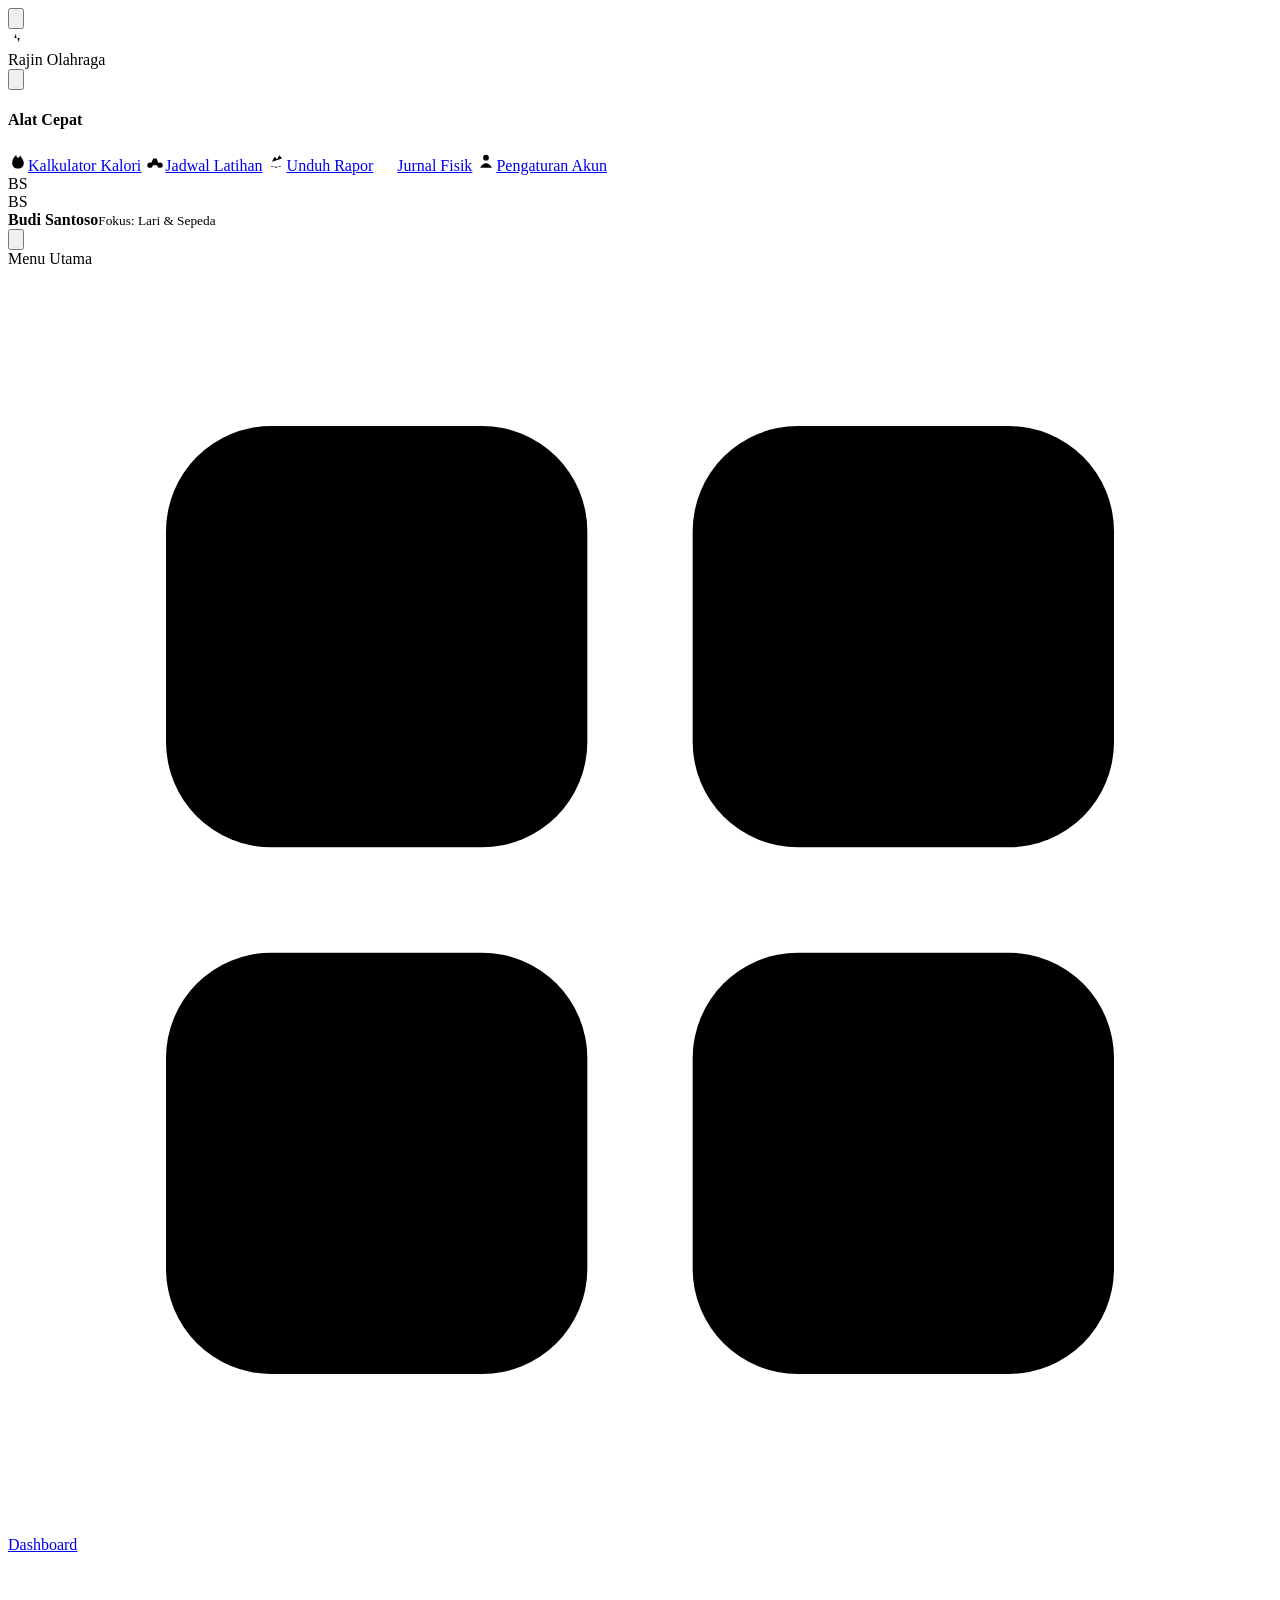
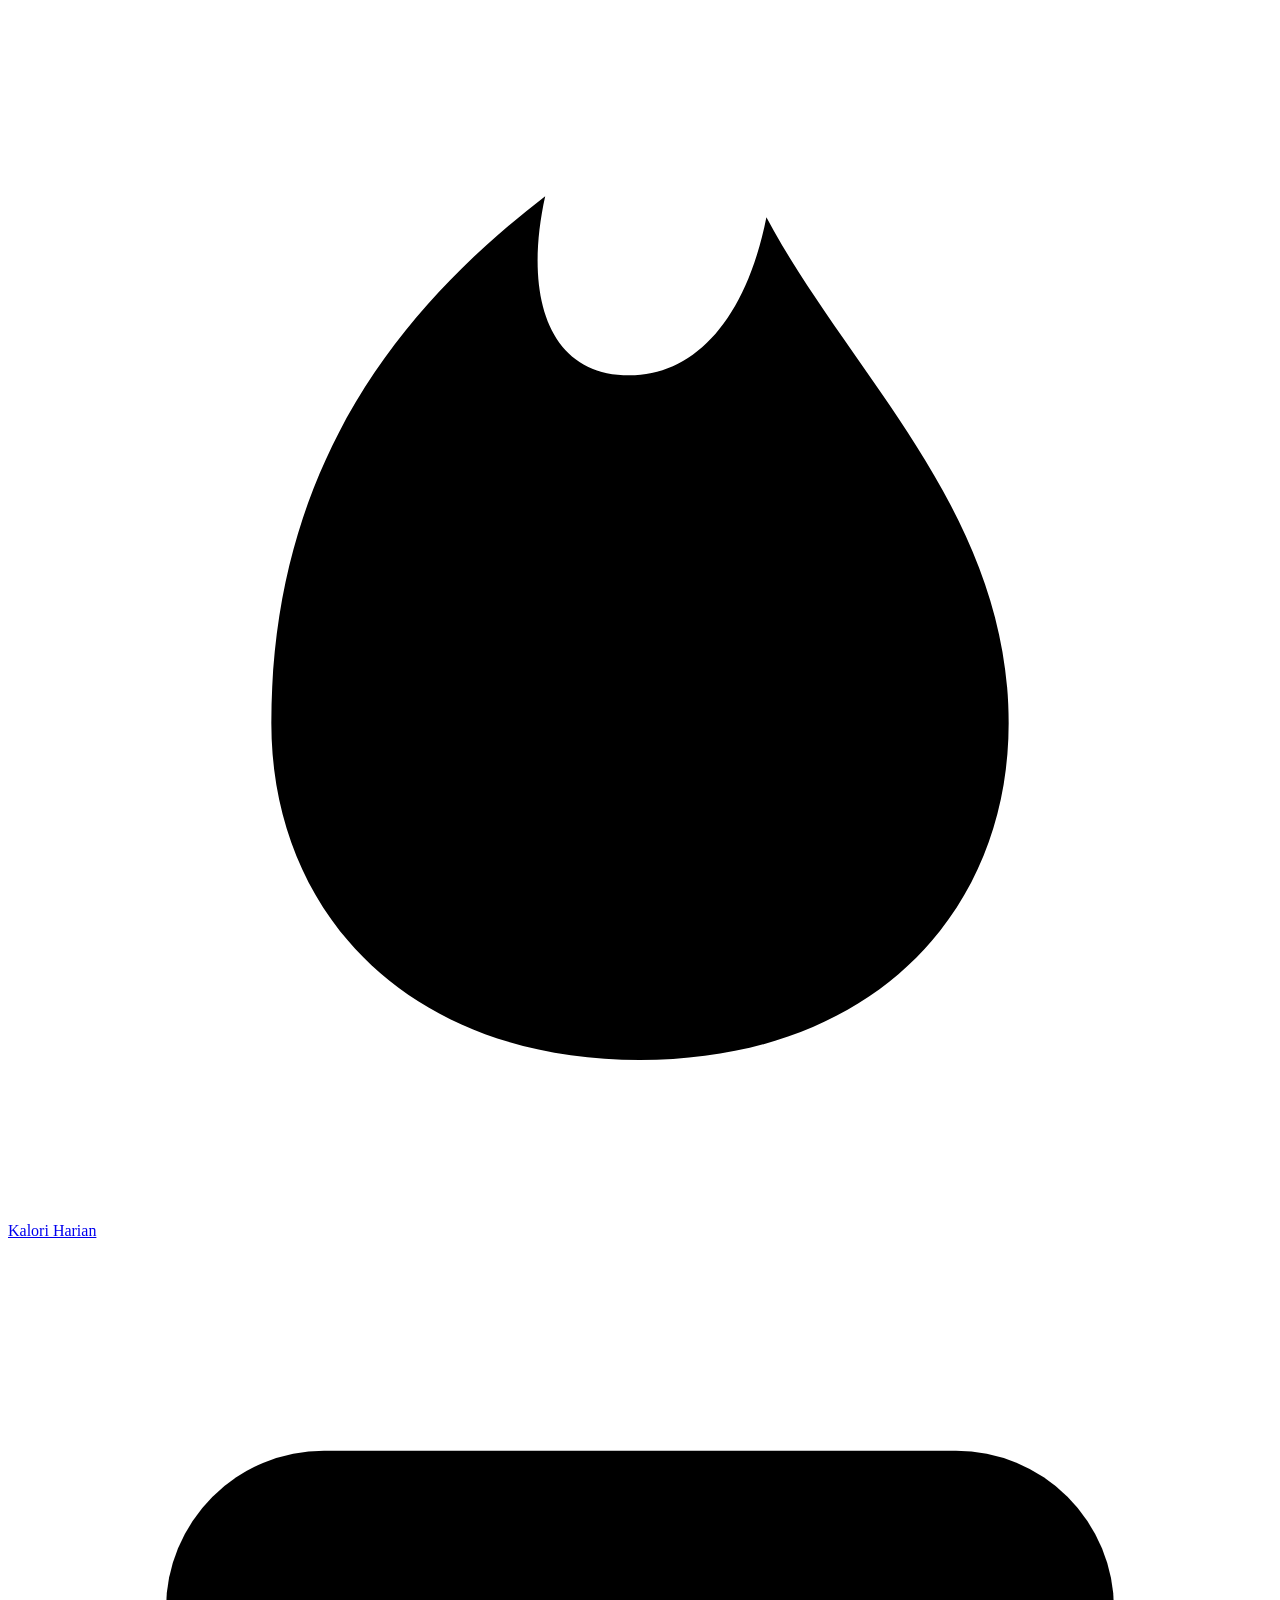
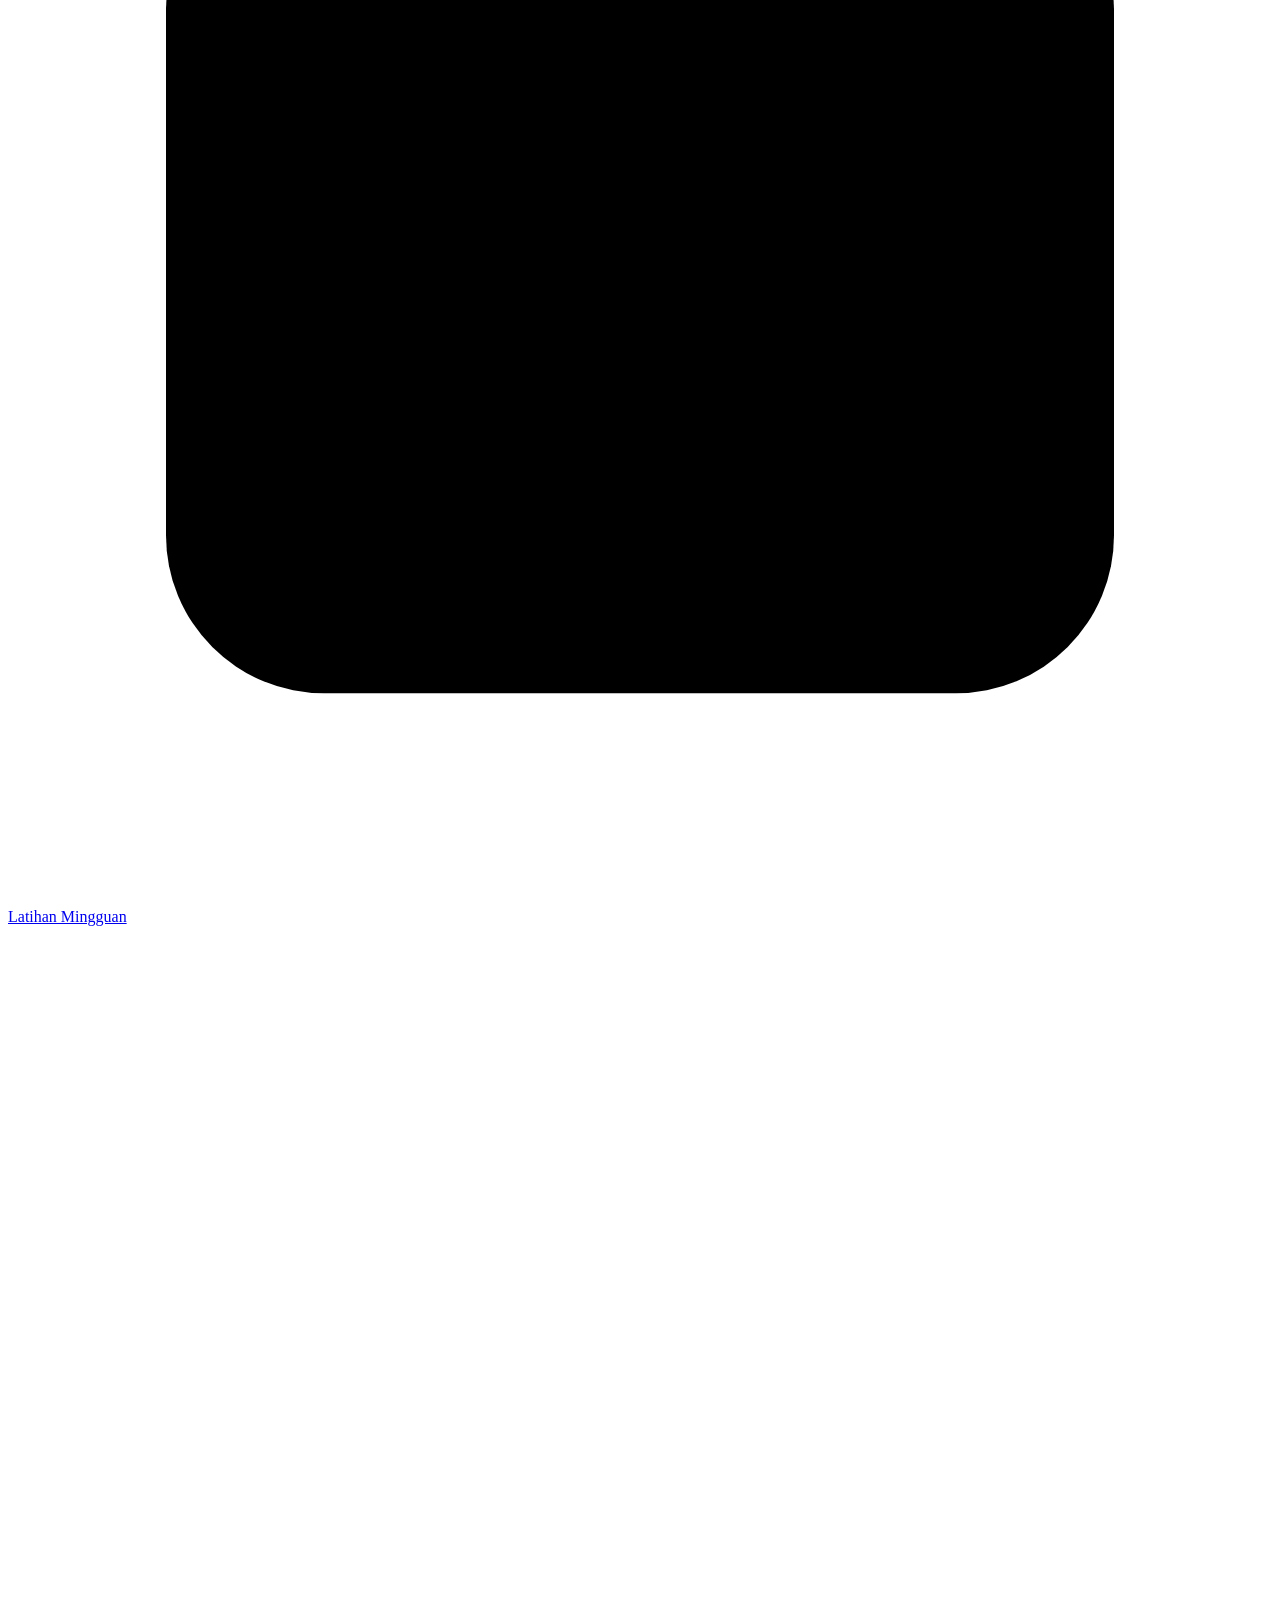
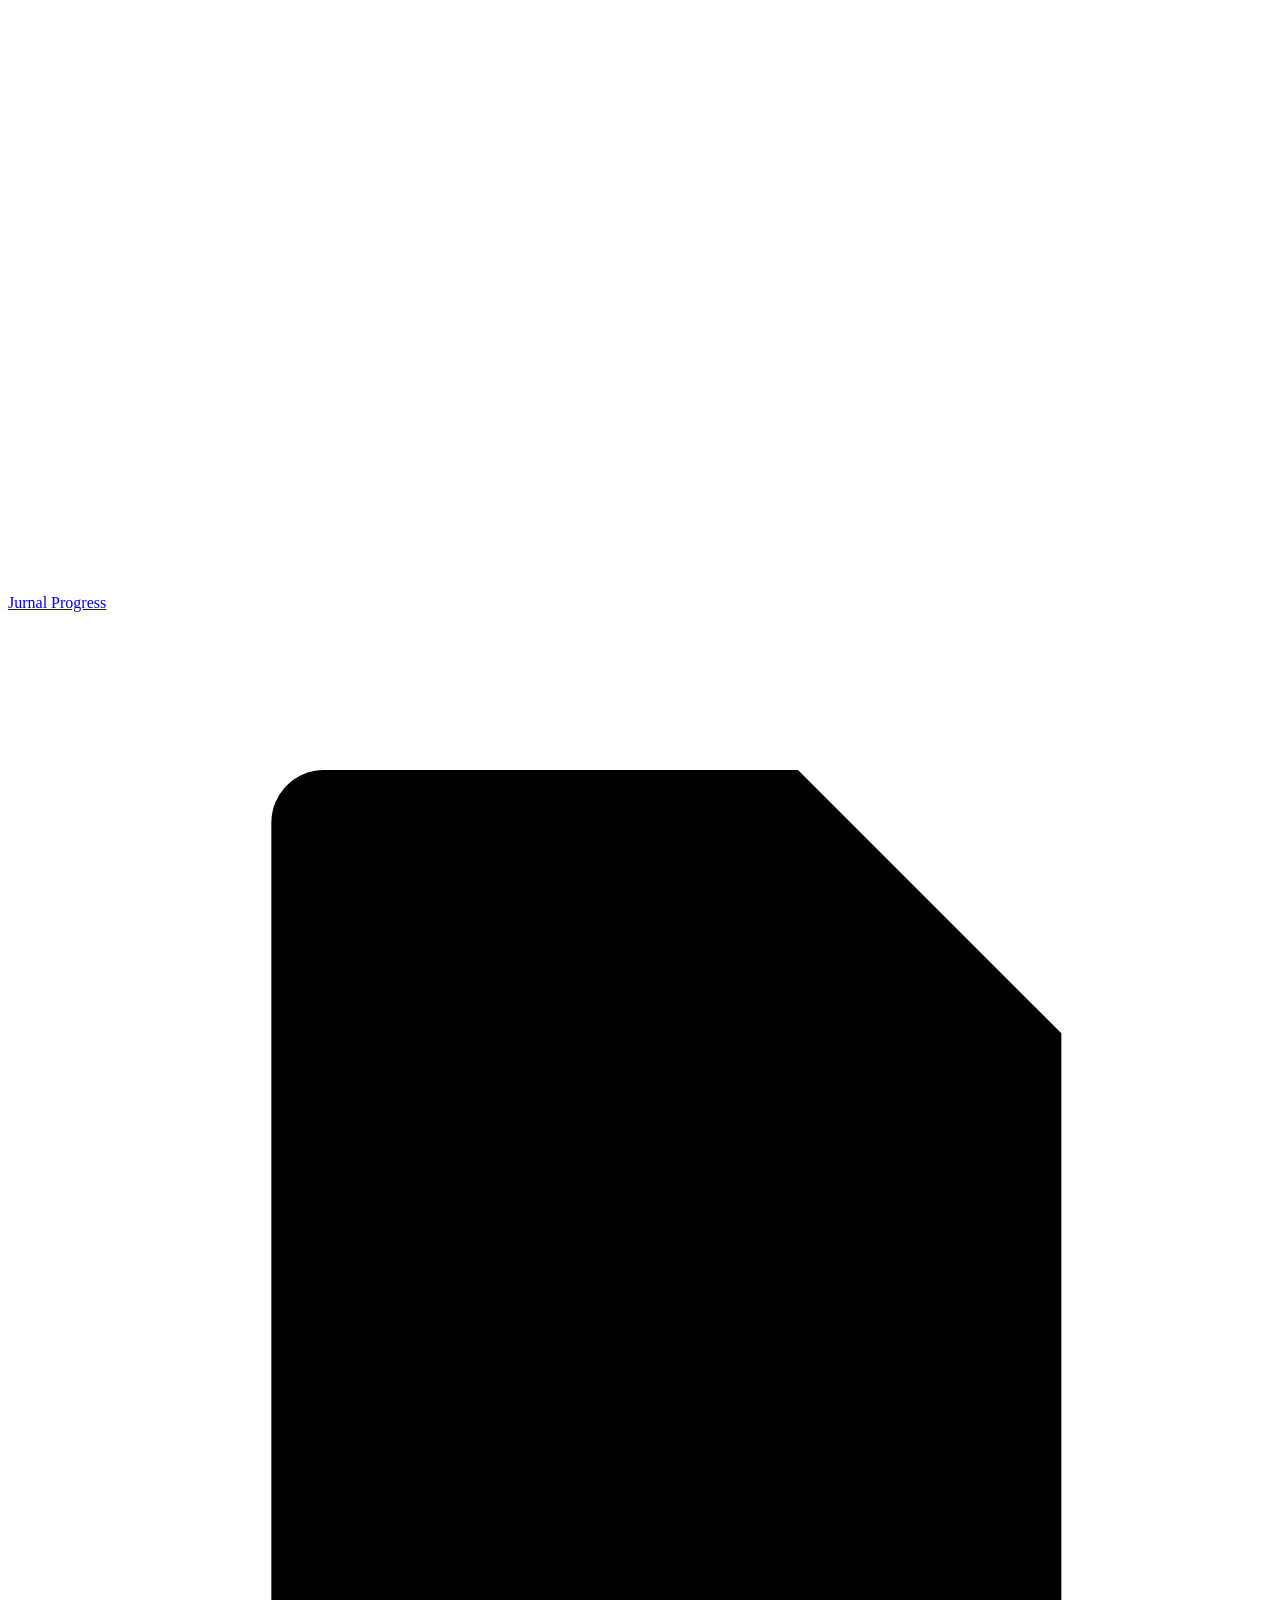
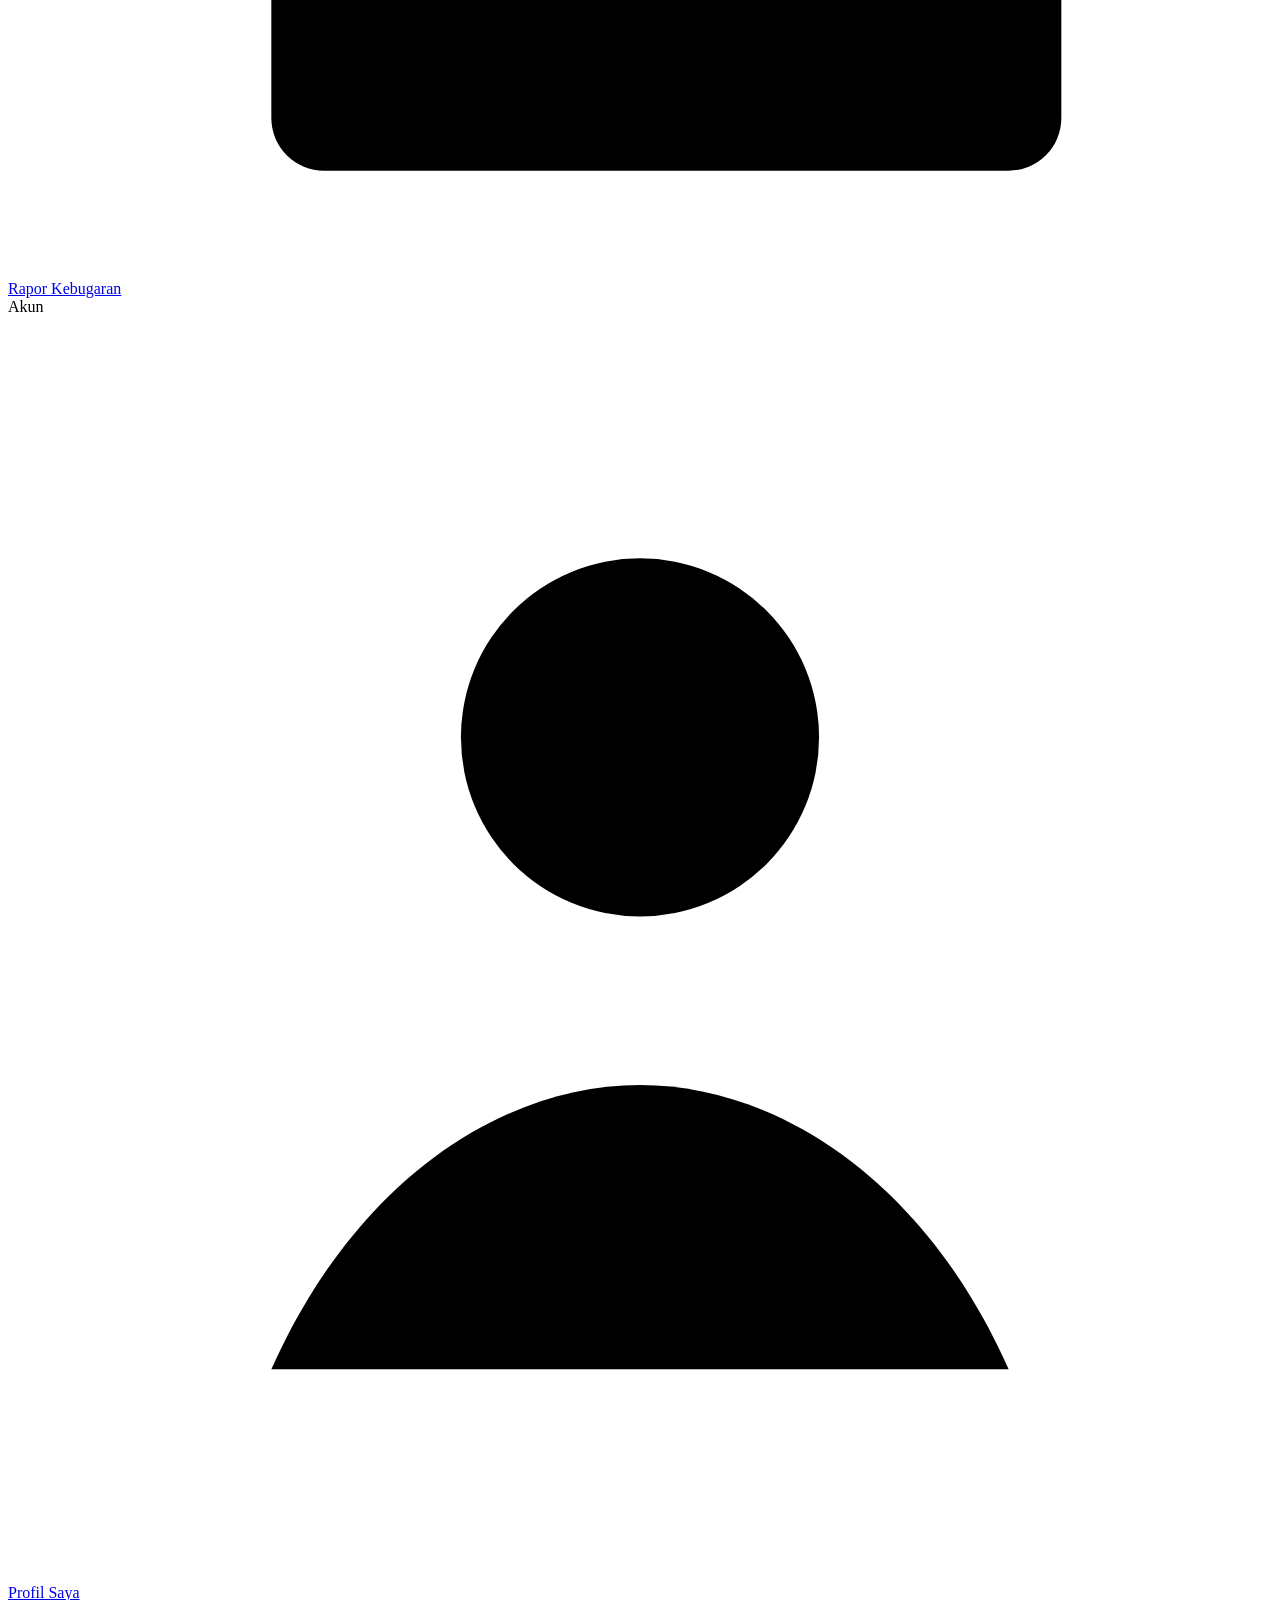
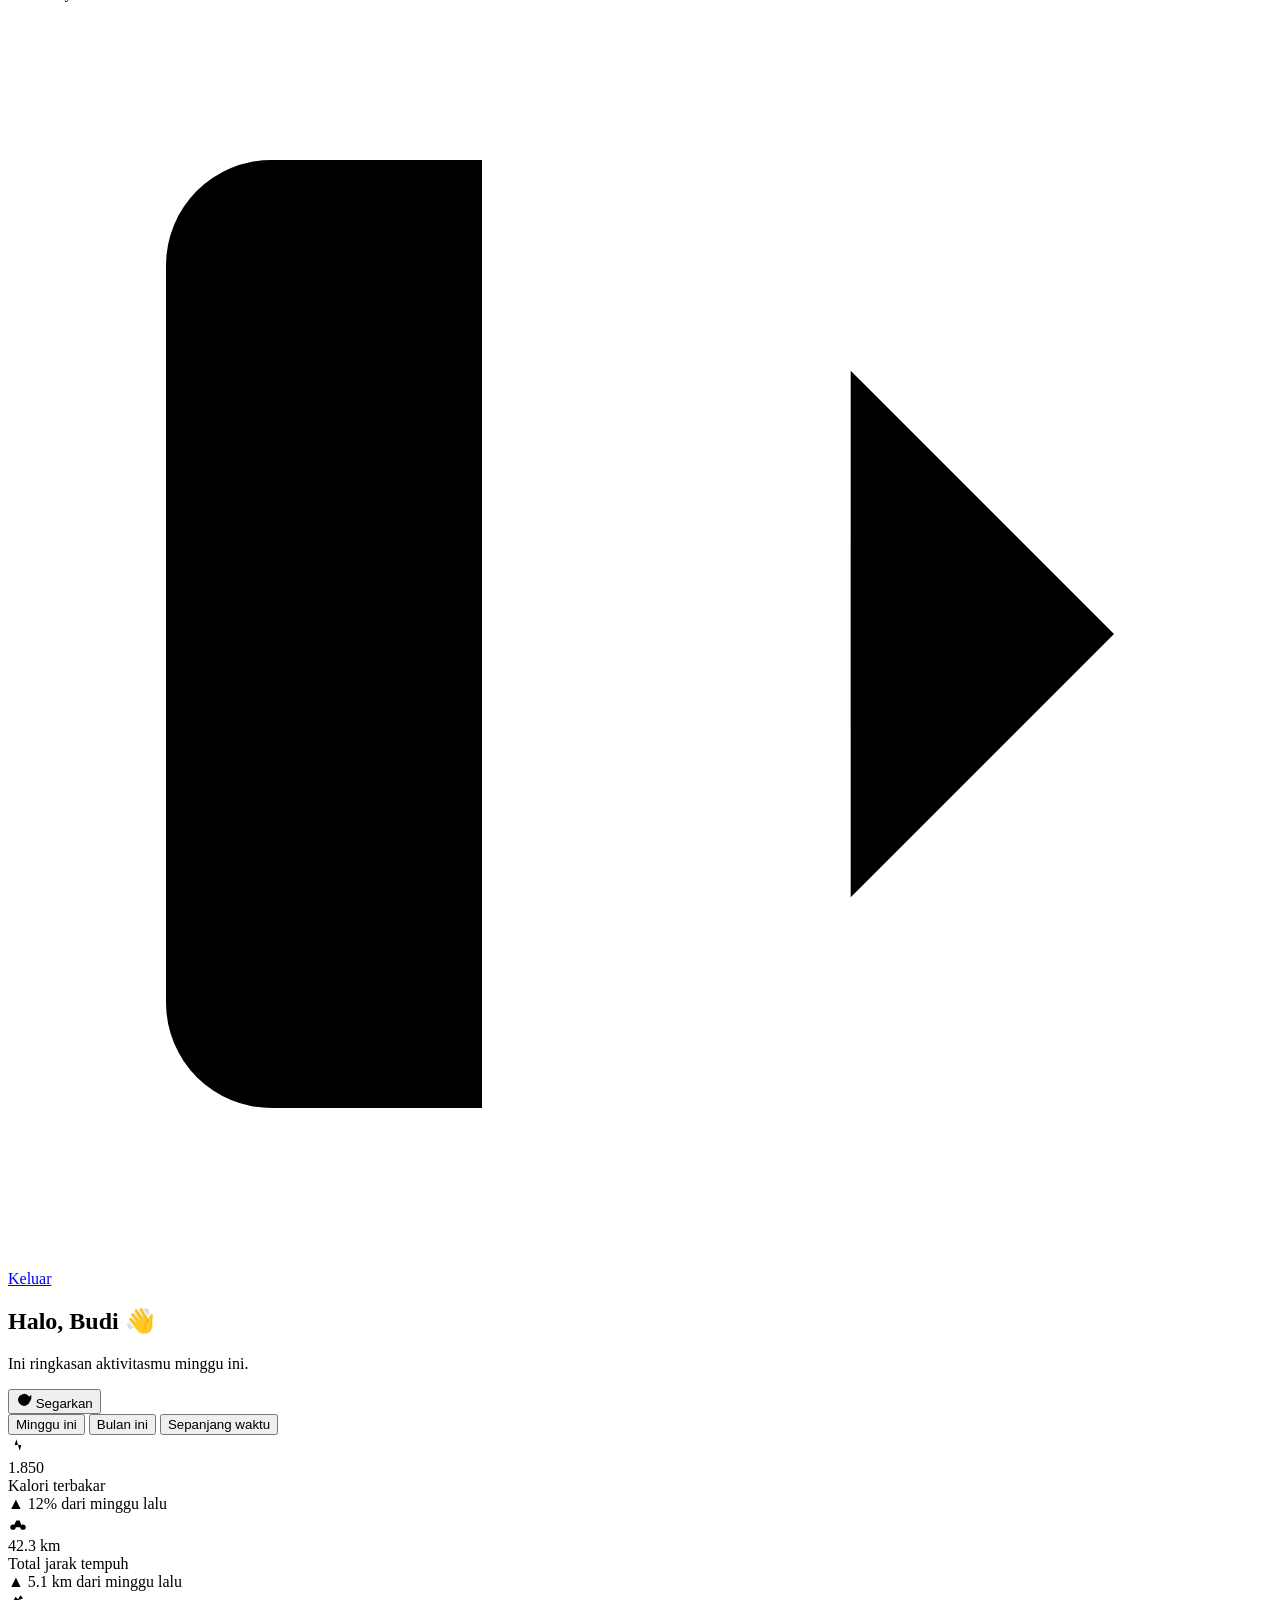
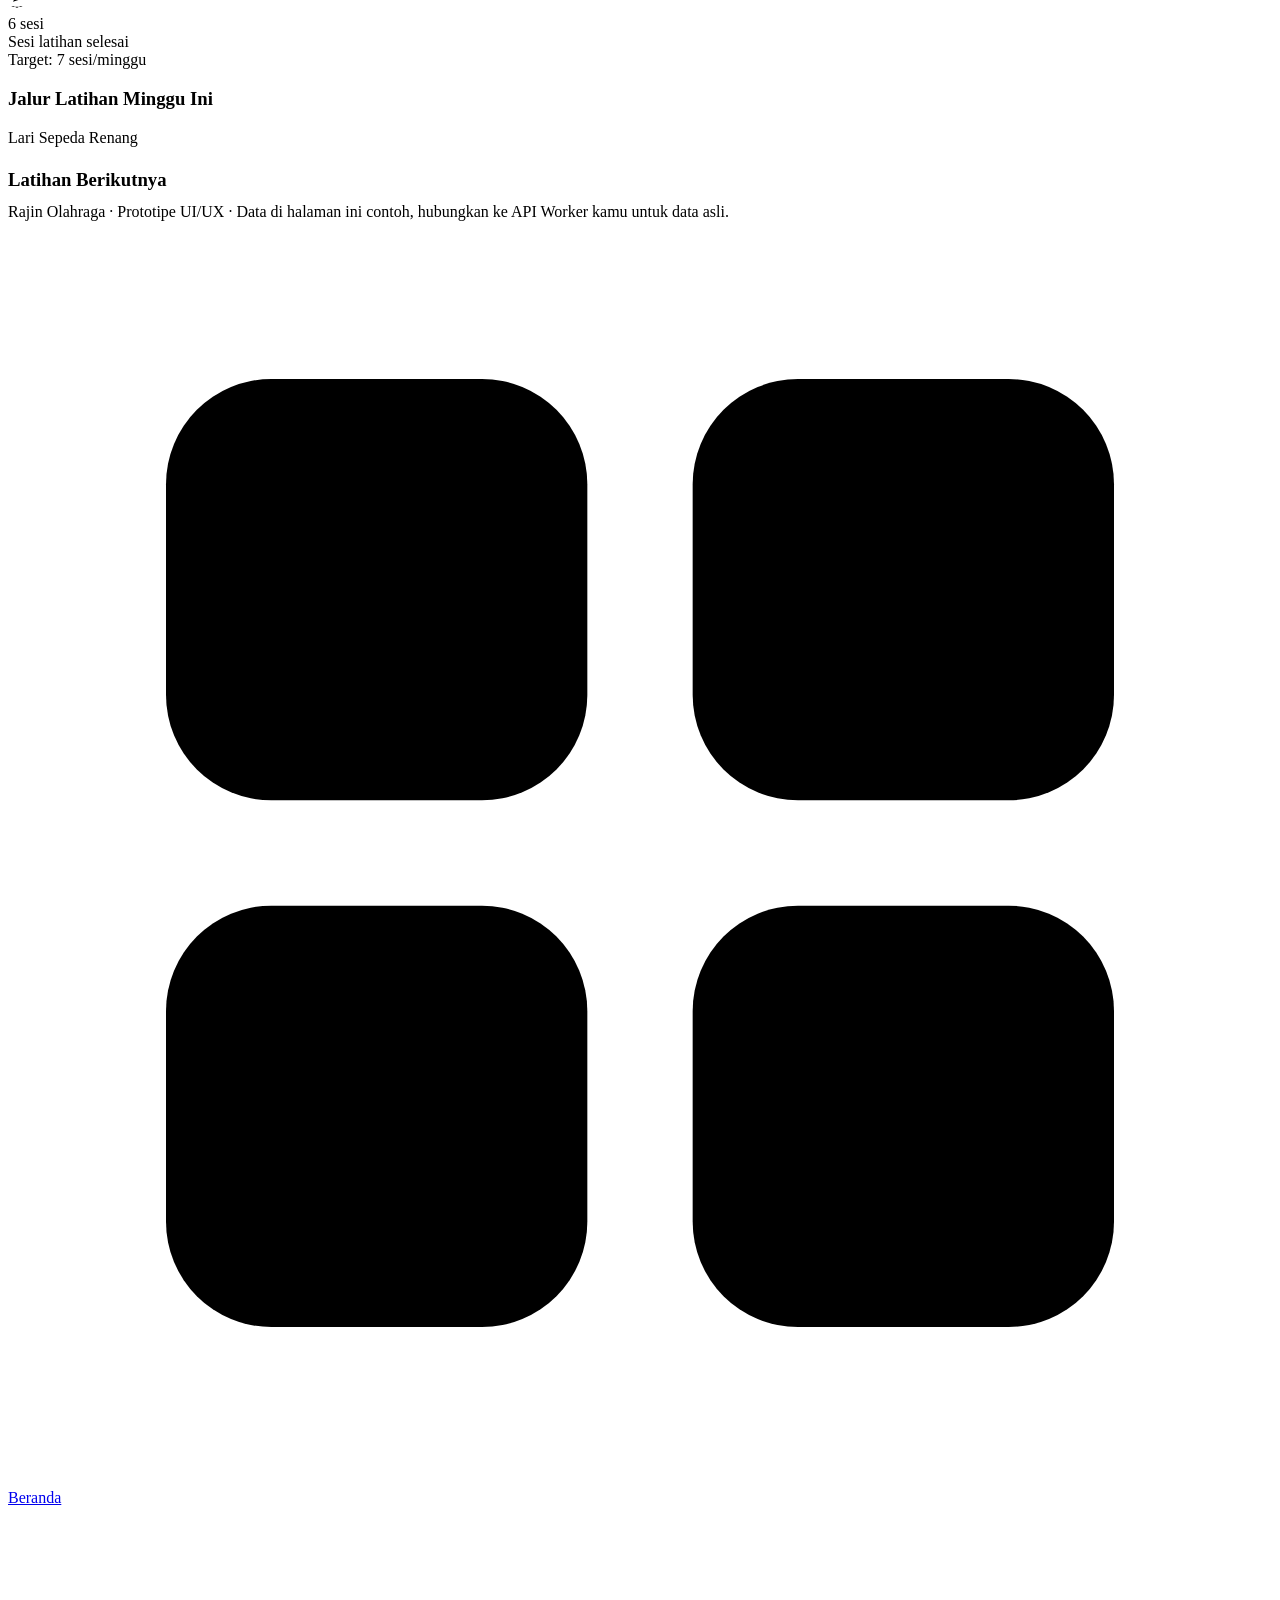
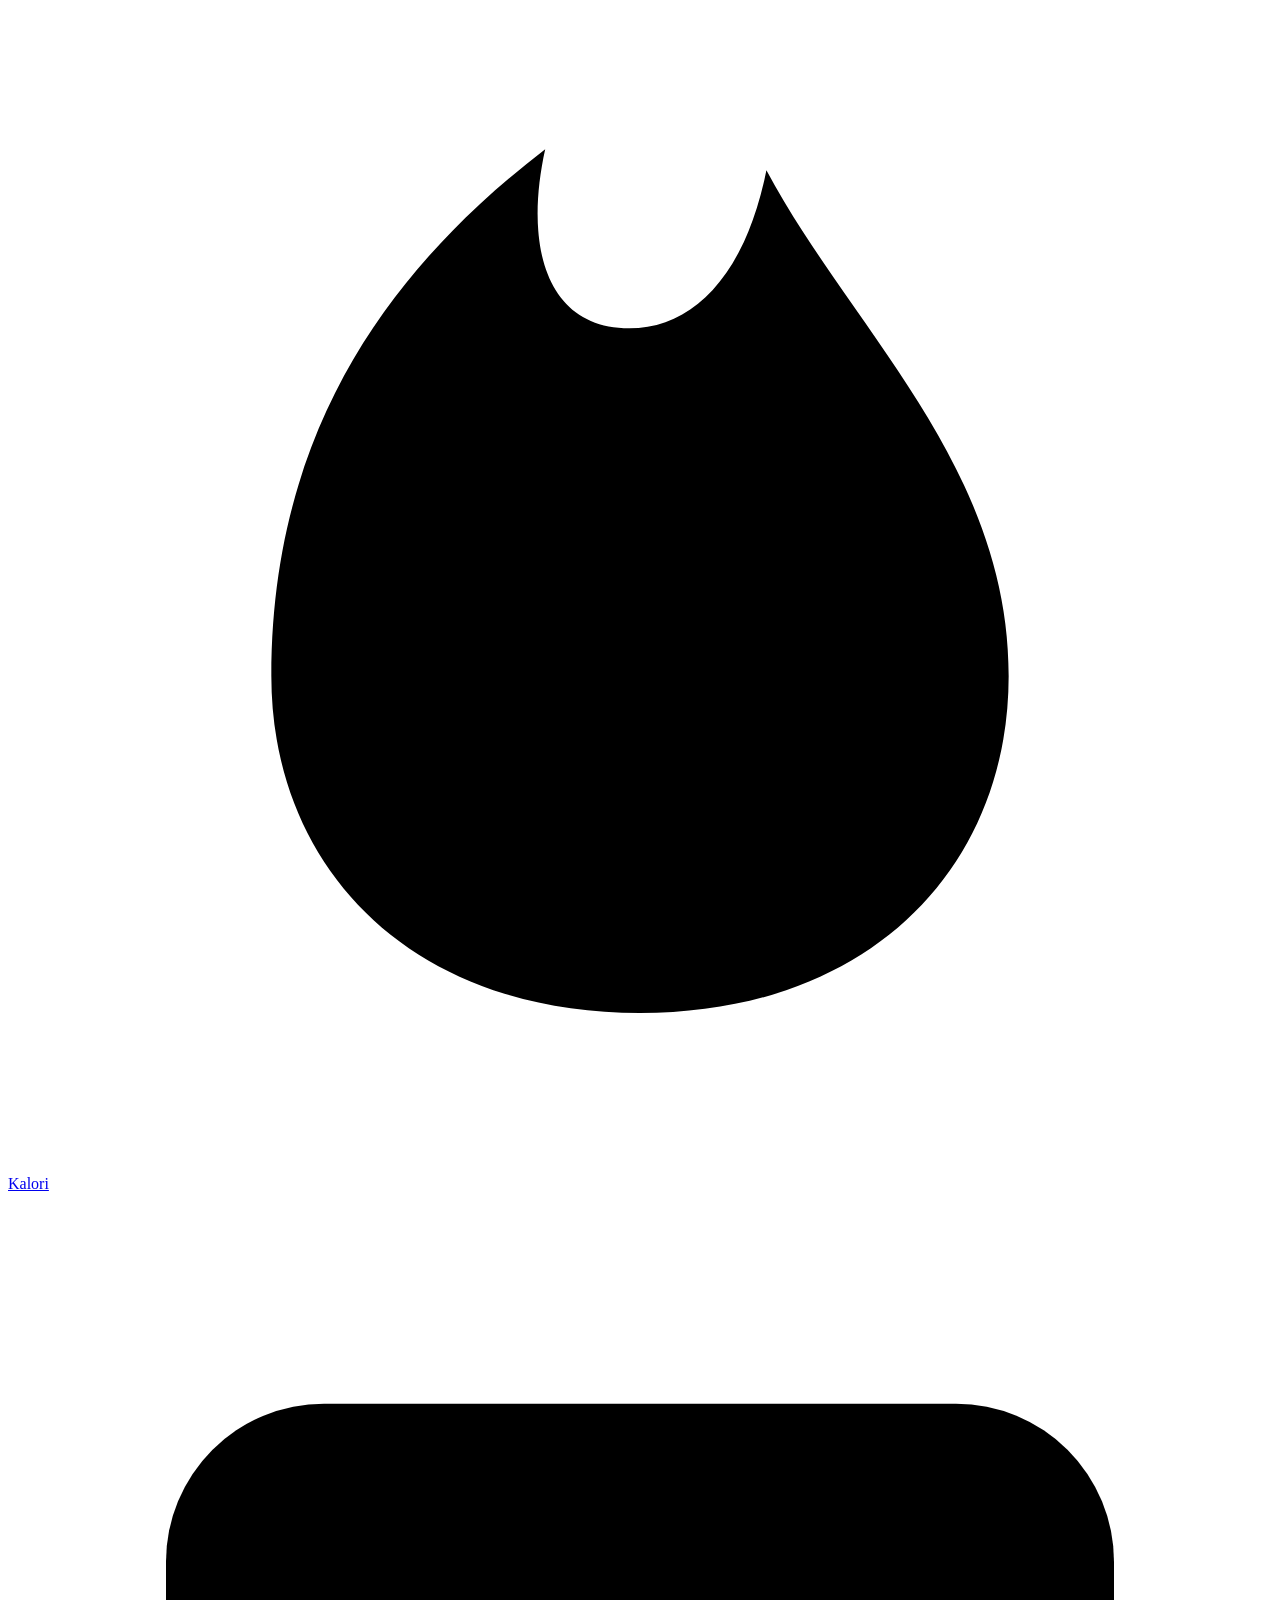
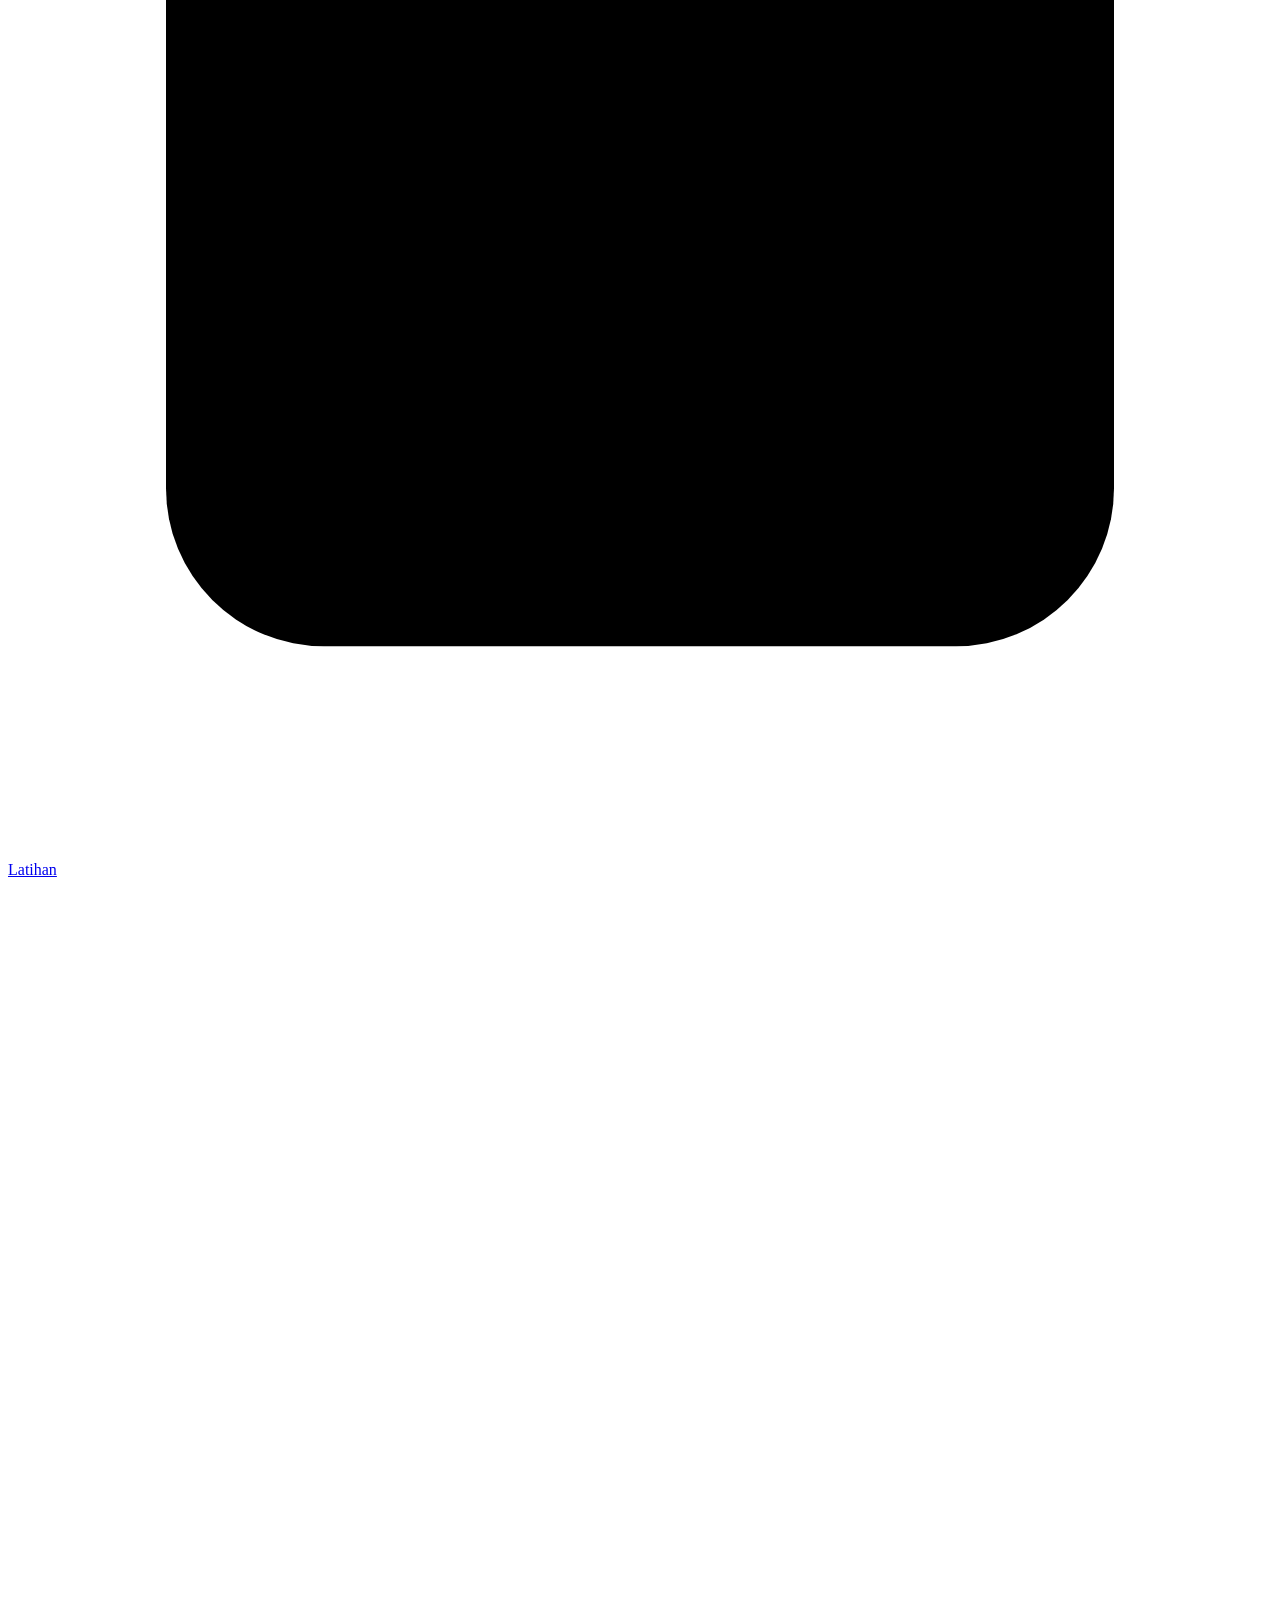
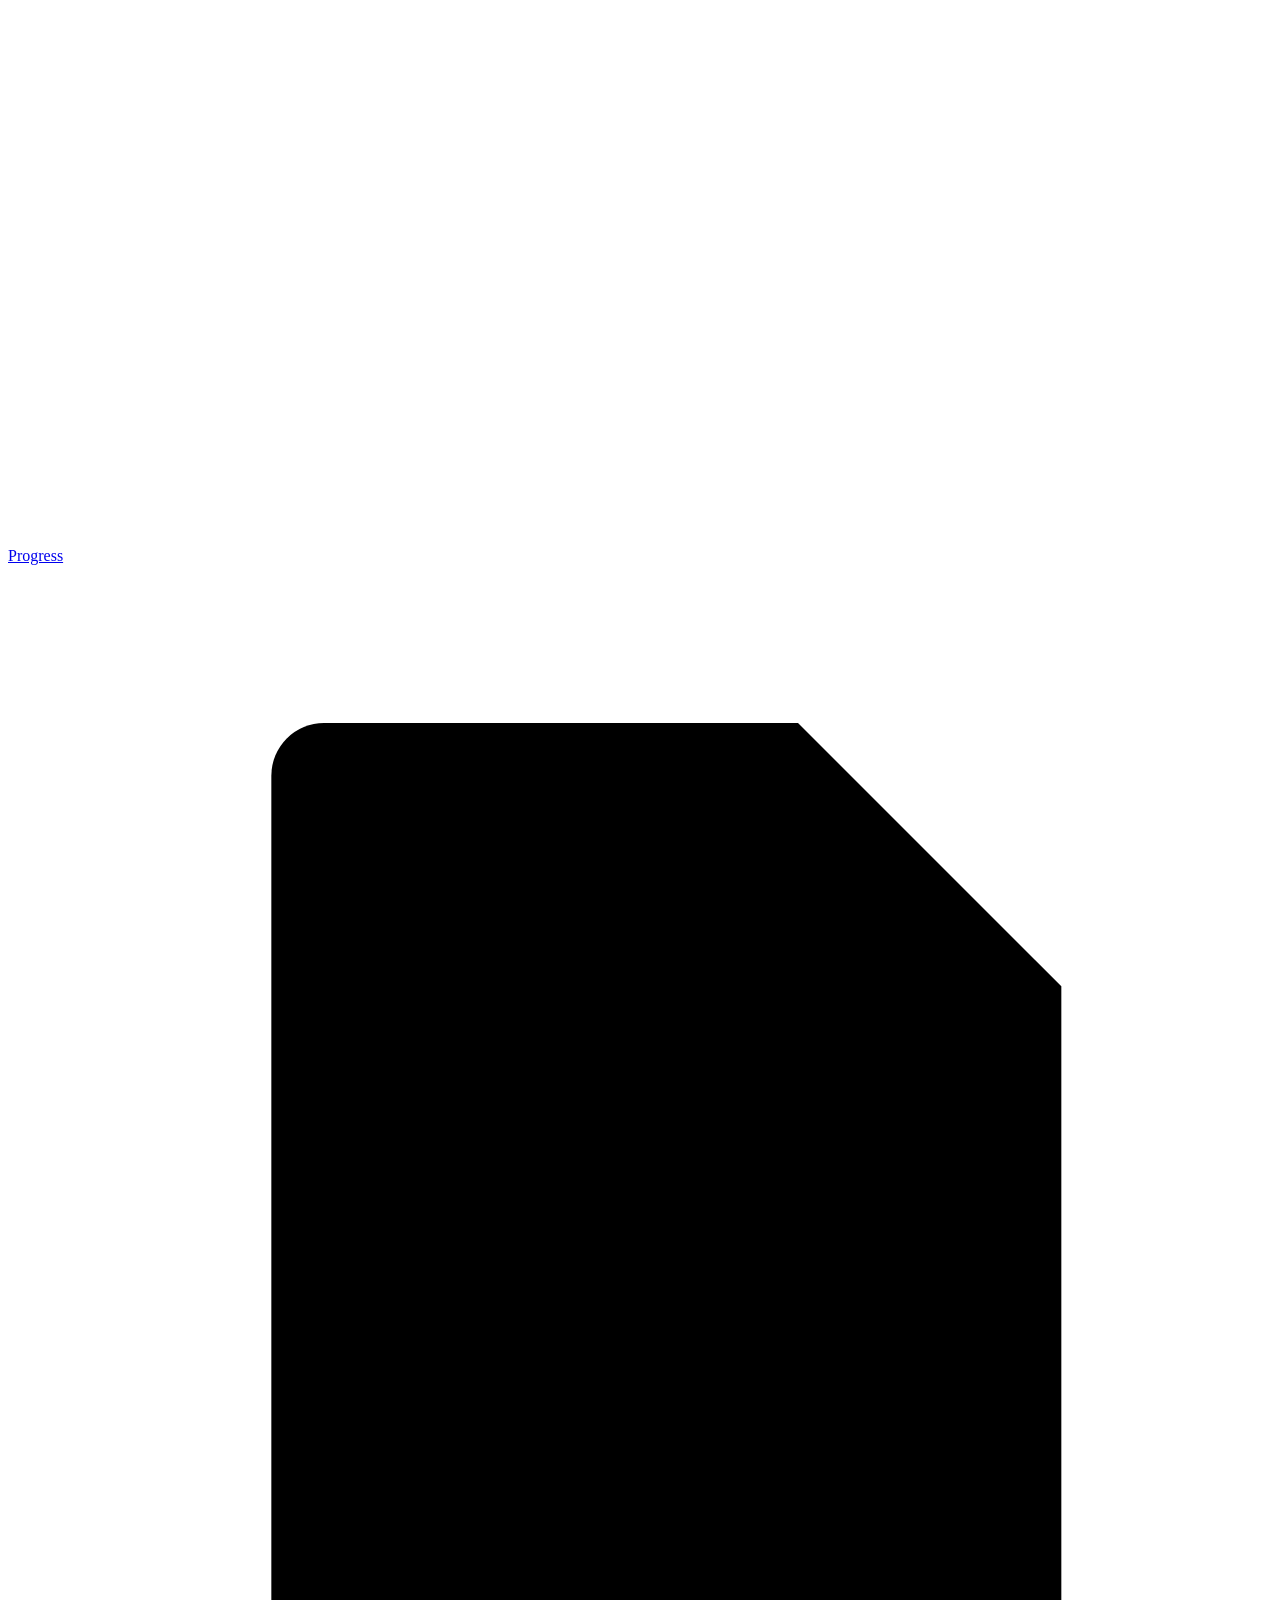
==== dashboard.html @ 5bf93cac "Create dashboard.html" ====
<!DOCTYPE html>
<html lang="id">
<head>
<meta charset="UTF-8">
<meta name="viewport" content="width=device-width, initial-scale=1.0">
<title>Dashboard — Rajin Olahraga</title>
<link rel="preconnect" href="https://fonts.googleapis.com">
<link href="https://fonts.googleapis.com/css2?family=Space+Grotesk:wght@500;600;700&family=Inter:wght@400;500;600;700&family=JetBrains+Mono:wght@500;700&display=swap" rel="stylesheet">
<link rel="stylesheet" href="css/style.css">
</head>
<body>
<div class="app-shell">

  <header class="topbar">
    <div class="topbar-left">
      <button class="icon-btn burger-btn" aria-label="Buka menu navigasi" onclick="toggleDrawer(true)">
        <svg class="i" viewBox="0 0 24 24"><line x1="4" y1="7" x2="20" y2="7"/><line x1="4" y1="12" x2="20" y2="12"/><line x1="4" y1="17" x2="20" y2="17"/></svg>
      </button>
      <div class="brand">
        <div class="badge-mark"><svg class="i" viewBox="0 0 24 24" stroke="#fff" style="width:18px;height:18px;"><path d="M4 12h4l2-7 4 14 2-7h4"/></svg></div>
        <span>Rajin Olahraga</span>
      </div>
    </div>
    <div class="topbar-right">
      <button class="icon-btn" aria-label="Buka menu aplikasi" aria-haspopup="true" id="apps-btn" onclick="toggleAppsMenu()">
        <svg class="i" viewBox="0 0 24 24"><circle cx="5" cy="5" r="1.6" fill="currentColor" stroke="none"/><circle cx="12" cy="5" r="1.6" fill="currentColor" stroke="none"/><circle cx="19" cy="5" r="1.6" fill="currentColor" stroke="none"/><circle cx="5" cy="12" r="1.6" fill="currentColor" stroke="none"/><circle cx="12" cy="12" r="1.6" fill="currentColor" stroke="none"/><circle cx="19" cy="12" r="1.6" fill="currentColor" stroke="none"/><circle cx="5" cy="19" r="1.6" fill="currentColor" stroke="none"/><circle cx="12" cy="19" r="1.6" fill="currentColor" stroke="none"/><circle cx="19" cy="19" r="1.6" fill="currentColor" stroke="none"/></svg>
      </button>
      <div class="apps-menu-panel" id="apps-menu-panel" role="menu">
        <h4>Alat Cepat</h4>
        <div class="apps-grid">
          <a role="menuitem" href="kalori.html"><span class="app-ic" style="background:var(--lari-tint); color:var(--lari);"><svg class="i" viewBox="0 0 24 24" style="width:20px;height:20px;"><path d="M12 21c4.4 0 7-2.8 7-6.4 0-4-3-6.6-4.6-9.6-.4 2-1.4 3-2.6 3-1.6 0-2-1.6-1.6-3.4C7.6 6.6 5 9.6 5 14.6 5 18.2 7.6 21 12 21z"/></svg></span><span>Kalkulator Kalori</span></a>
          <a role="menuitem" href="latihan.html"><span class="app-ic" style="background:var(--sepeda-tint); color:var(--sepeda);"><svg class="i" viewBox="0 0 24 24" style="width:20px;height:20px;"><circle cx="6" cy="17" r="3.2"/><circle cx="18" cy="17" r="3.2"/><path d="M6 17l4-8h4l3 8M10 9h3"/></svg></span><span>Jadwal Latihan</span></a>
          <a role="menuitem" href="rapor.html"><span class="app-ic" style="background:var(--renang-tint); color:var(--renang);"><svg class="i" viewBox="0 0 24 24" style="width:20px;height:20px;"><path d="M4 19c1.5-1.5 3-1.5 4.5 0s3 1.5 4.5 0 3-1.5 4.5 0M6 13l3-6 3 3 3-5 3 4"/></svg></span><span>Unduh Rapor</span></a>
          <a role="menuitem" href="progress.html"><span class="app-ic" style="background:var(--primary-tint); color:var(--primary-dark);"><svg class="i" viewBox="0 0 24 24" style="width:20px;height:20px;"><path d="M4 20V10M12 20V4M20 20v-7"/></svg></span><span>Jurnal Fisik</span></a>
          <a role="menuitem" href="profil.html"><span class="app-ic" style="background:var(--surface-2); color:var(--ink-soft);"><svg class="i" viewBox="0 0 24 24" style="width:20px;height:20px;"><circle cx="12" cy="8" r="3.4"/><path d="M5 20c1.6-3.6 4.4-5.4 7-5.4S17.4 16.4 19 20"/></svg></span><span>Pengaturan Akun</span></a>
        </div>
      </div>
      <div class="avatar" title="Profil">BS</div>
    </div>
  </header>

  <div class="drawer-overlay" id="drawer-overlay" onclick="toggleDrawer(false)"></div>

  <div class="layout-body">
    <aside class="drawer" id="drawer" aria-label="Navigasi utama">
      <div class="drawer-head">
        <div class="drawer-user">
          <div class="avatar">BS</div>
          <div><strong>Budi Santoso</strong><small>Fokus: Lari &amp; Sepeda</small></div>
        </div>
        <button class="icon-btn burger-btn" aria-label="Tutup menu" onclick="toggleDrawer(false)">
          <svg class="i" viewBox="0 0 24 24"><line x1="6" y1="6" x2="18" y2="18"/><line x1="6" y1="18" x2="18" y2="6"/></svg>
        </button>
      </div>
      <nav class="drawer-nav">
        <div class="section-label">Menu Utama</div>
        <a class="nav-item active" href="dashboard.html"><svg class="i" viewBox="0 0 24 24"><rect x="3" y="3" width="8" height="8" rx="2"/><rect x="13" y="3" width="8" height="8" rx="2"/><rect x="3" y="13" width="8" height="8" rx="2"/><rect x="13" y="13" width="8" height="8" rx="2"/></svg>Dashboard</a>
        <a class="nav-item" href="kalori.html"><svg class="i" viewBox="0 0 24 24"><path d="M12 21c4.4 0 7-2.8 7-6.4 0-4-3-6.6-4.6-9.6-.4 2-1.4 3-2.6 3-1.6 0-2-1.6-1.6-3.4C7.6 6.6 5 9.6 5 14.6 5 18.2 7.6 21 12 21z"/></svg>Kalori Harian</a>
        <a class="nav-item" href="latihan.html"><svg class="i" viewBox="0 0 24 24"><polygon points="9 7 18 12 9 17 9 7"/><rect x="3" y="4" width="18" height="16" rx="3"/></svg>Latihan Mingguan</a>
        <a class="nav-item" href="progress.html"><svg class="i" viewBox="0 0 24 24"><path d="M4 20V10M12 20V4M20 20v-7"/></svg>Jurnal Progress</a>
        <a class="nav-item" href="rapor.html"><svg class="i" viewBox="0 0 24 24"><path d="M6 3h9l5 5v13a1 1 0 0 1-1 1H6a1 1 0 0 1-1-1V4a1 1 0 0 1 1-1z"/><path d="M9 12h6M9 16h6M9 8h3"/></svg>Rapor Kebugaran</a>
        <div class="section-label">Akun</div>
        <a class="nav-item" href="profil.html"><svg class="i" viewBox="0 0 24 24"><circle cx="12" cy="8" r="3.4"/><path d="M5 20c1.6-3.6 4.4-5.4 7-5.4S17.4 16.4 19 20"/></svg>Profil Saya</a>
      </nav>
      <div class="drawer-foot">
        <a class="nav-item logout-btn" href="index.html"><svg class="i" viewBox="0 0 24 24"><path d="M9 21H5a2 2 0 0 1-2-2V5a2 2 0 0 1 2-2h4"/><polyline points="16 17 21 12 16 7"/><line x1="21" y1="12" x2="9" y2="12"/></svg>Keluar</a>
      </div>
    </aside>

    <div class="main-col">
      <section class="page">
        <div class="page-head">
          <div><h2>Halo, Budi 👋</h2><p>Ini ringkasan aktivitasmu minggu ini.</p></div>
          <button class="refresh-btn" onclick="refreshData(this,'dashboard')">
            <svg class="i" viewBox="0 0 24 24" style="width:16px;height:16px;"><polyline points="23 4 23 10 17 10"/><path d="M20.5 15a9 9 0 1 1-2-9.5L23 10"/></svg>
            Segarkan
          </button>
        </div>

        <div class="tabbar" id="range-tabs" role="tablist">
          <button class="active" data-range="minggu">Minggu ini</button>
          <button data-range="bulan">Bulan ini</button>
          <button data-range="semua">Sepanjang waktu</button>
        </div>

        <div class="grid grid-3" style="margin-bottom:16px;">
          <div class="card stat-card hoverable">
            <div class="stat-top"><div class="ic-wrap" style="background:var(--lari-tint); color:var(--lari);"><svg class="i" viewBox="0 0 24 24" style="width:20px;height:20px;"><path d="M4 12h4l2-7 4 14 2-7h4"/></svg></div></div>
            <div class="stat-value mono" id="stat-kalori">1.850</div>
            <div class="stat-label">Kalori terbakar</div>
            <div class="stat-delta" style="color:var(--primary);">▲ 12% dari minggu lalu</div>
          </div>
          <div class="card stat-card hoverable">
            <div class="stat-top"><div class="ic-wrap" style="background:var(--sepeda-tint); color:var(--sepeda);"><svg class="i" viewBox="0 0 24 24" style="width:20px;height:20px;"><circle cx="6" cy="17" r="3.2"/><circle cx="18" cy="17" r="3.2"/><path d="M6 17l4-8h4l3 8M10 9h3"/></svg></div></div>
            <div class="stat-value mono">42.3 km</div>
            <div class="stat-label">Total jarak tempuh</div>
            <div class="stat-delta" style="color:var(--primary);">▲ 5.1 km dari minggu lalu</div>
          </div>
          <div class="card stat-card hoverable">
            <div class="stat-top"><div class="ic-wrap" style="background:var(--renang-tint); color:var(--renang);"><svg class="i" viewBox="0 0 24 24" style="width:20px;height:20px;"><path d="M4 19c1.5-1.5 3-1.5 4.5 0s3 1.5 4.5 0 3-1.5 4.5 0M6 13l3-6 3 3 3-5 3 4"/></svg></div></div>
            <div class="stat-value mono">6 sesi</div>
            <div class="stat-label">Sesi latihan selesai</div>
            <div class="stat-delta" style="color:var(--ink-faint);">Target: 7 sesi/minggu</div>
          </div>
        </div>

        <div class="track-week">
          <div class="track-week-head">
            <h3>Jalur Latihan Minggu Ini</h3>
            <div class="track-legend">
              <span><i style="background:var(--lari);"></i>Lari</span>
              <span><i style="background:var(--sepeda);"></i>Sepeda</span>
              <span><i style="background:var(--renang);"></i>Renang</span>
            </div>
          </div>
          <div class="lane-row" id="week-lanes"></div>
        </div>

        <h3 style="margin:22px 0 12px;">Latihan Berikutnya</h3>
        <div class="grid grid-3" id="dash-next-videos"></div>
      </section>

      <footer class="credit">Rajin Olahraga · Prototipe UI/UX · Data di halaman ini contoh, hubungkan ke API Worker kamu untuk data asli.</footer>
    </div>
  </div>

  <nav class="bottom-nav" aria-label="Navigasi bawah">
    <a class="active" href="dashboard.html"><svg class="i" viewBox="0 0 24 24"><rect x="3" y="3" width="8" height="8" rx="2"/><rect x="13" y="3" width="8" height="8" rx="2"/><rect x="3" y="13" width="8" height="8" rx="2"/><rect x="13" y="13" width="8" height="8" rx="2"/></svg>Beranda</a>
    <a href="kalori.html"><svg class="i" viewBox="0 0 24 24"><path d="M12 21c4.4 0 7-2.8 7-6.4 0-4-3-6.6-4.6-9.6-.4 2-1.4 3-2.6 3-1.6 0-2-1.6-1.6-3.4C7.6 6.6 5 9.6 5 14.6 5 18.2 7.6 21 12 21z"/></svg>Kalori</a>
    <a href="latihan.html"><svg class="i" viewBox="0 0 24 24"><polygon points="9 7 18 12 9 17 9 7"/><rect x="3" y="4" width="18" height="16" rx="3"/></svg>Latihan</a>
    <a href="progress.html"><svg class="i" viewBox="0 0 24 24"><path d="M4 20V10M12 20V4M20 20v-7"/></svg>Progress</a>
    <a href="rapor.html"><svg class="i" viewBox="0 0 24 24"><path d="M6 3h9l5 5v13a1 1 0 0 1-1 1H6a1 1 0 0 1-1-1V4a1 1 0 0 1 1-1z"/><path d="M9 12h6M9 16h6M9 8h3"/></svg>Rapor</a>
  </nav>
</div>

<script src="js/main.js"></script>
</body>
</html>
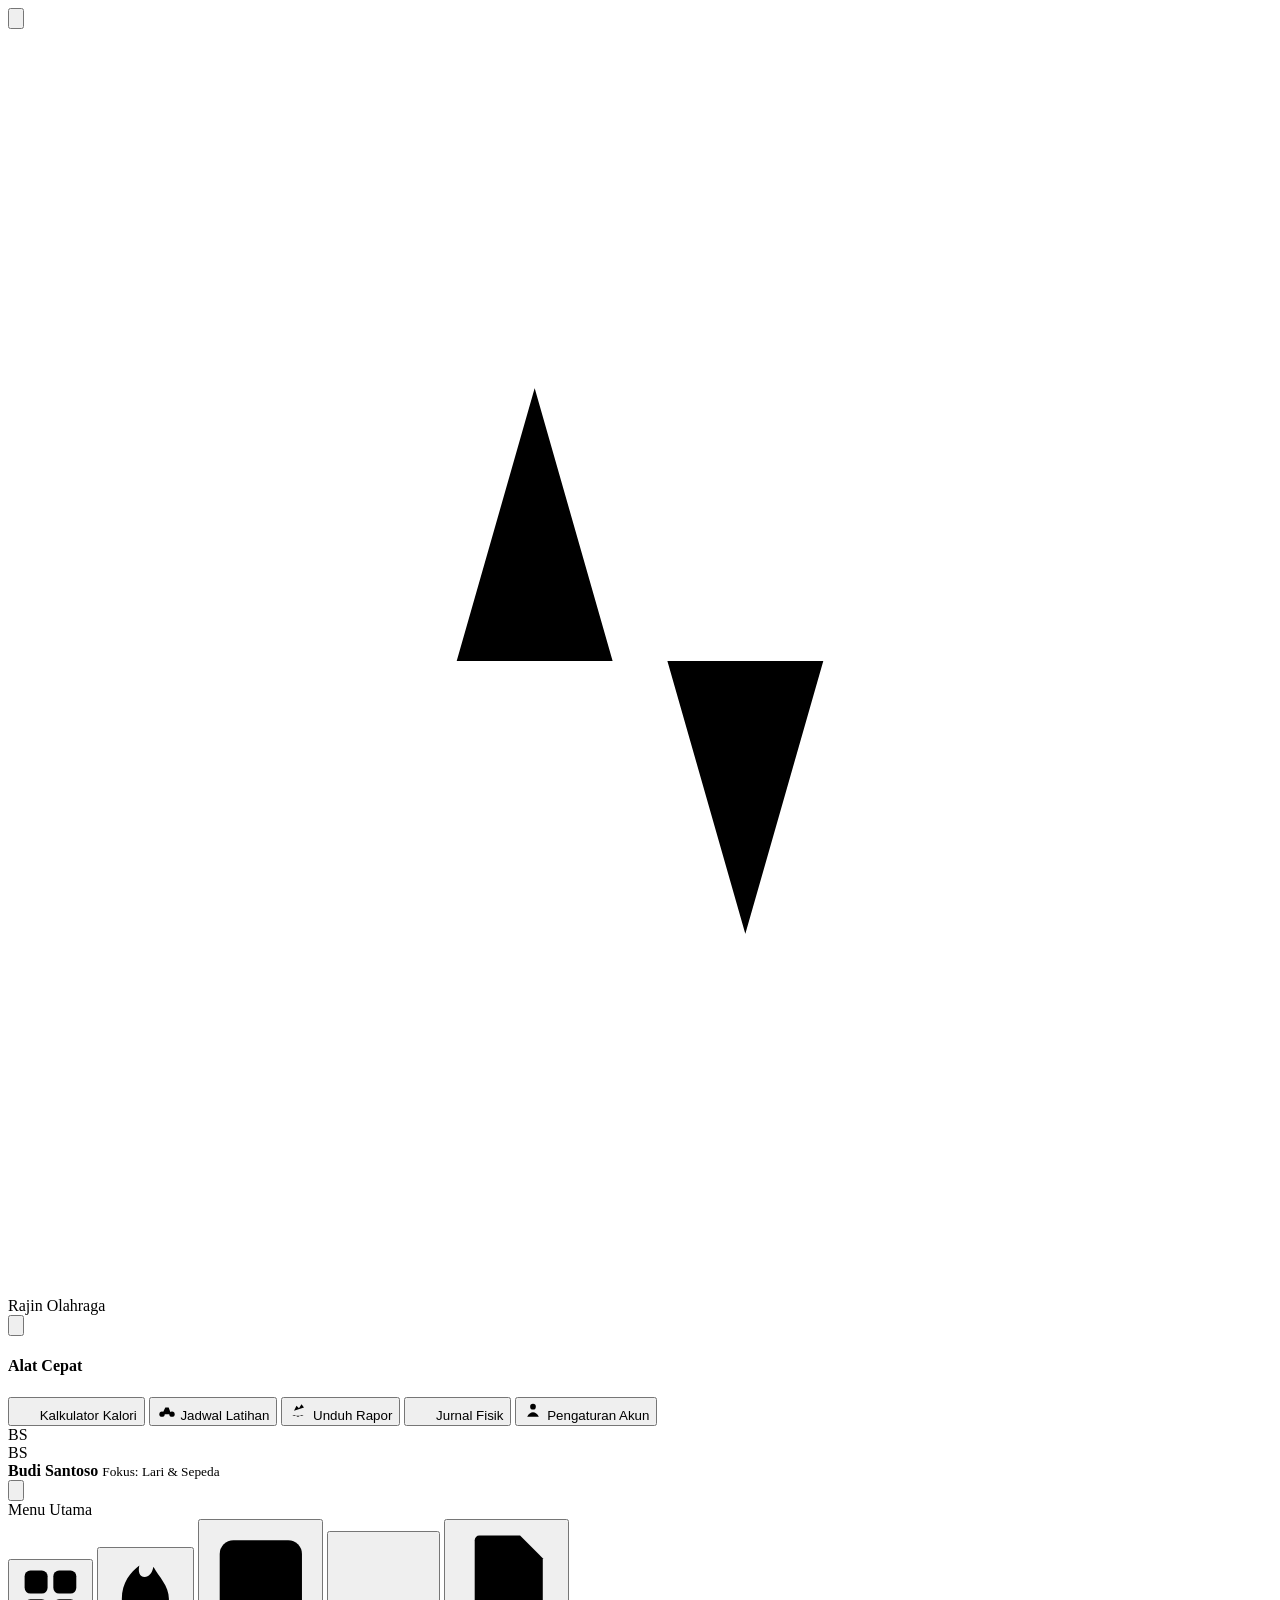
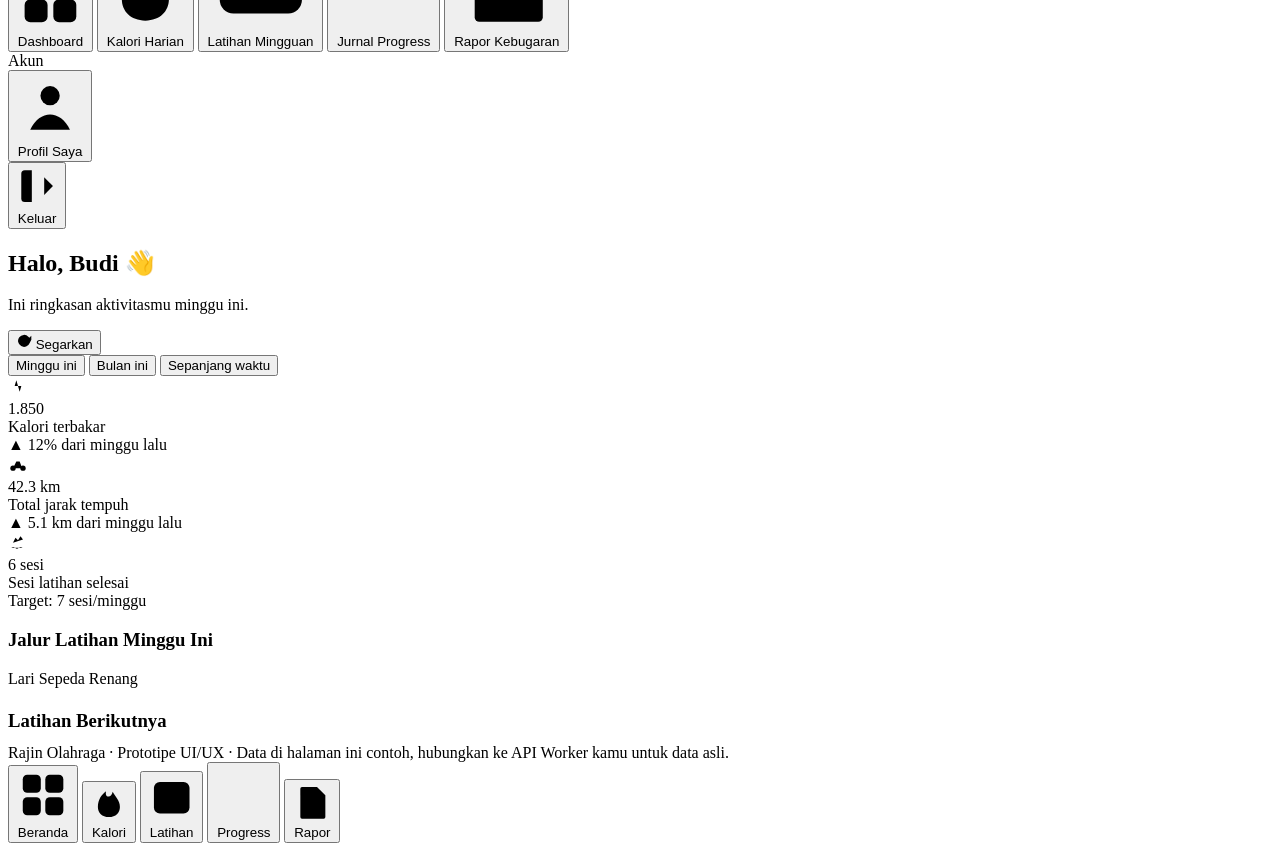
==== commit d6a6c204: "Add files via upload" ====
--- a/dashboard.html
+++ b/dashboard.html
@@ -8,16 +8,19 @@
 <link href="https://fonts.googleapis.com/css2?family=Space+Grotesk:wght@500;600;700&family=Inter:wght@400;500;600;700&family=JetBrains+Mono:wght@500;700&display=swap" rel="stylesheet">
 <link rel="stylesheet" href="css/style.css">
 </head>
-<body>
-<div class="app-shell">
-
+<body data-page="dashboard" data-requires-auth="true">
+
+<div id="app-shell">
+
+
+  <!-- TOP BAR -->
   <header class="topbar">
     <div class="topbar-left">
       <button class="icon-btn burger-btn" aria-label="Buka menu navigasi" onclick="toggleDrawer(true)">
         <svg class="i" viewBox="0 0 24 24"><line x1="4" y1="7" x2="20" y2="7"/><line x1="4" y1="12" x2="20" y2="12"/><line x1="4" y1="17" x2="20" y2="17"/></svg>
       </button>
       <div class="brand">
-        <div class="badge-mark"><svg class="i" viewBox="0 0 24 24" stroke="#fff" style="width:18px;height:18px;"><path d="M4 12h4l2-7 4 14 2-7h4"/></svg></div>
+        <div class="badge-mark"><svg class="i" viewBox="0 0 24 24" stroke="#fff"><path d="M4 12h4l2-7 4 14 2-7h4"/></svg></div>
         <span>Rajin Olahraga</span>
       </div>
     </div>
@@ -25,28 +28,52 @@
       <button class="icon-btn" aria-label="Buka menu aplikasi" aria-haspopup="true" id="apps-btn" onclick="toggleAppsMenu()">
         <svg class="i" viewBox="0 0 24 24"><circle cx="5" cy="5" r="1.6" fill="currentColor" stroke="none"/><circle cx="12" cy="5" r="1.6" fill="currentColor" stroke="none"/><circle cx="19" cy="5" r="1.6" fill="currentColor" stroke="none"/><circle cx="5" cy="12" r="1.6" fill="currentColor" stroke="none"/><circle cx="12" cy="12" r="1.6" fill="currentColor" stroke="none"/><circle cx="19" cy="12" r="1.6" fill="currentColor" stroke="none"/><circle cx="5" cy="19" r="1.6" fill="currentColor" stroke="none"/><circle cx="12" cy="19" r="1.6" fill="currentColor" stroke="none"/><circle cx="19" cy="19" r="1.6" fill="currentColor" stroke="none"/></svg>
       </button>
+
+      <!-- TOP APPS MENU / SUBMENU -->
       <div class="apps-menu-panel" id="apps-menu-panel" role="menu">
         <h4>Alat Cepat</h4>
         <div class="apps-grid">
-          <a role="menuitem" href="kalori.html"><span class="app-ic" style="background:var(--lari-tint); color:var(--lari);"><svg class="i" viewBox="0 0 24 24" style="width:20px;height:20px;"><path d="M12 21c4.4 0 7-2.8 7-6.4 0-4-3-6.6-4.6-9.6-.4 2-1.4 3-2.6 3-1.6 0-2-1.6-1.6-3.4C7.6 6.6 5 9.6 5 14.6 5 18.2 7.6 21 12 21z"/></svg></span><span>Kalkulator Kalori</span></a>
-          <a role="menuitem" href="latihan.html"><span class="app-ic" style="background:var(--sepeda-tint); color:var(--sepeda);"><svg class="i" viewBox="0 0 24 24" style="width:20px;height:20px;"><circle cx="6" cy="17" r="3.2"/><circle cx="18" cy="17" r="3.2"/><path d="M6 17l4-8h4l3 8M10 9h3"/></svg></span><span>Jadwal Latihan</span></a>
-          <a role="menuitem" href="rapor.html"><span class="app-ic" style="background:var(--renang-tint); color:var(--renang);"><svg class="i" viewBox="0 0 24 24" style="width:20px;height:20px;"><path d="M4 19c1.5-1.5 3-1.5 4.5 0s3 1.5 4.5 0 3-1.5 4.5 0M6 13l3-6 3 3 3-5 3 4"/></svg></span><span>Unduh Rapor</span></a>
-          <a role="menuitem" href="progress.html"><span class="app-ic" style="background:var(--primary-tint); color:var(--primary-dark);"><svg class="i" viewBox="0 0 24 24" style="width:20px;height:20px;"><path d="M4 20V10M12 20V4M20 20v-7"/></svg></span><span>Jurnal Fisik</span></a>
-          <a role="menuitem" href="profil.html"><span class="app-ic" style="background:var(--surface-2); color:var(--ink-soft);"><svg class="i" viewBox="0 0 24 24" style="width:20px;height:20px;"><circle cx="12" cy="8" r="3.4"/><path d="M5 20c1.6-3.6 4.4-5.4 7-5.4S17.4 16.4 19 20"/></svg></span><span>Pengaturan Akun</span></a>
-        </div>
-      </div>
-      <div class="avatar" title="Profil">BS</div>
+          <button role="menuitem" onclick="goPage('kalori'); toggleAppsMenu(false)">
+            <span class="app-ic" style="background:var(--lari-tint); color:var(--lari);"><svg class="i" viewBox="0 0 24 24" style="width:20px;height:20px;"><path d="M12 2v6M12 16v6M4.9 4.9l4.2 4.2M14.9 14.9l4.2 4.2M2 12h6M16 12h6M4.9 19.1l4.2-4.2M14.9 9.1l4.2-4.2"/></svg></span>
+            <span>Kalkulator Kalori</span>
+          </button>
+          <button role="menuitem" onclick="goPage('latihan'); toggleAppsMenu(false)">
+            <span class="app-ic" style="background:var(--sepeda-tint); color:var(--sepeda);"><svg class="i" viewBox="0 0 24 24" style="width:20px;height:20px;"><circle cx="6" cy="17" r="3.2"/><circle cx="18" cy="17" r="3.2"/><path d="M6 17l4-8h4l3 8M10 9h3"/></svg></span>
+            <span>Jadwal Latihan</span>
+          </button>
+          <button role="menuitem" onclick="goPage('rapor'); toggleAppsMenu(false)">
+            <span class="app-ic" style="background:var(--renang-tint); color:var(--renang);"><svg class="i" viewBox="0 0 24 24" style="width:20px;height:20px;"><path d="M4 19c1.5-1.5 3-1.5 4.5 0s3 1.5 4.5 0 3-1.5 4.5 0M6 13l3-6 3 3 3-5 3 4"/></svg></span>
+            <span>Unduh Rapor</span>
+          </button>
+          <button role="menuitem" onclick="goPage('progress'); toggleAppsMenu(false)">
+            <span class="app-ic" style="background:var(--primary-tint); color:var(--primary-dark);"><svg class="i" viewBox="0 0 24 24" style="width:20px;height:20px;"><path d="M4 20V10M12 20V4M20 20v-7"/></svg></span>
+            <span>Jurnal Fisik</span>
+          </button>
+          <button role="menuitem" onclick="goPage('profil'); toggleAppsMenu(false)">
+            <span class="app-ic" style="background:var(--surface-2); color:var(--ink-soft);"><svg class="i" viewBox="0 0 24 24" style="width:20px;height:20px;"><circle cx="12" cy="8" r="3.4"/><path d="M5 20c1.6-3.6 4.4-5.4 7-5.4S17.4 16.4 19 20"/></svg></span>
+            <span>Pengaturan Akun</span>
+          </button>
+          <button role="menuitem" onclick="alert('Fitur bantuan segera hadir')" style="display:none"></button>
+        </div>
+      </div>
+
+      <div class="avatar" id="topbar-avatar" title="Profil">BS</div>
     </div>
   </header>
 
+  <!-- DRAWER OVERLAY (mobile) -->
   <div class="drawer-overlay" id="drawer-overlay" onclick="toggleDrawer(false)"></div>
 
   <div class="layout-body">
+    <!-- BURGER DRAWER -->
     <aside class="drawer" id="drawer" aria-label="Navigasi utama">
       <div class="drawer-head">
         <div class="drawer-user">
           <div class="avatar">BS</div>
-          <div><strong>Budi Santoso</strong><small>Fokus: Lari &amp; Sepeda</small></div>
+          <div>
+            <strong id="drawer-username">Budi Santoso</strong>
+            <small>Fokus: Lari &amp; Sepeda</small>
+          </div>
         </div>
         <button class="icon-btn burger-btn" aria-label="Tutup menu" onclick="toggleDrawer(false)">
           <svg class="i" viewBox="0 0 24 24"><line x1="6" y1="6" x2="18" y2="18"/><line x1="6" y1="18" x2="18" y2="6"/></svg>
@@ -54,30 +81,55 @@
       </div>
       <nav class="drawer-nav">
         <div class="section-label">Menu Utama</div>
-        <a class="nav-item active" href="dashboard.html"><svg class="i" viewBox="0 0 24 24"><rect x="3" y="3" width="8" height="8" rx="2"/><rect x="13" y="3" width="8" height="8" rx="2"/><rect x="3" y="13" width="8" height="8" rx="2"/><rect x="13" y="13" width="8" height="8" rx="2"/></svg>Dashboard</a>
-        <a class="nav-item" href="kalori.html"><svg class="i" viewBox="0 0 24 24"><path d="M12 21c4.4 0 7-2.8 7-6.4 0-4-3-6.6-4.6-9.6-.4 2-1.4 3-2.6 3-1.6 0-2-1.6-1.6-3.4C7.6 6.6 5 9.6 5 14.6 5 18.2 7.6 21 12 21z"/></svg>Kalori Harian</a>
-        <a class="nav-item" href="latihan.html"><svg class="i" viewBox="0 0 24 24"><polygon points="9 7 18 12 9 17 9 7"/><rect x="3" y="4" width="18" height="16" rx="3"/></svg>Latihan Mingguan</a>
-        <a class="nav-item" href="progress.html"><svg class="i" viewBox="0 0 24 24"><path d="M4 20V10M12 20V4M20 20v-7"/></svg>Jurnal Progress</a>
-        <a class="nav-item" href="rapor.html"><svg class="i" viewBox="0 0 24 24"><path d="M6 3h9l5 5v13a1 1 0 0 1-1 1H6a1 1 0 0 1-1-1V4a1 1 0 0 1 1-1z"/><path d="M9 12h6M9 16h6M9 8h3"/></svg>Rapor Kebugaran</a>
+        <button class="nav-item" data-page="dashboard" onclick="goPage('dashboard')">
+          <svg class="i" viewBox="0 0 24 24"><rect x="3" y="3" width="8" height="8" rx="2"/><rect x="13" y="3" width="8" height="8" rx="2"/><rect x="3" y="13" width="8" height="8" rx="2"/><rect x="13" y="13" width="8" height="8" rx="2"/></svg>
+          Dashboard
+        </button>
+        <button class="nav-item" data-page="kalori" onclick="goPage('kalori')">
+          <svg class="i" viewBox="0 0 24 24"><path d="M12 21c4.4 0 7-2.8 7-6.4 0-4-3-6.6-4.6-9.6-.4 2-1.4 3-2.6 3-1.6 0-2-1.6-1.6-3.4C7.6 6.6 5 9.6 5 14.6 5 18.2 7.6 21 12 21z"/></svg>
+          Kalori Harian
+        </button>
+        <button class="nav-item" data-page="latihan" onclick="goPage('latihan')">
+          <svg class="i" viewBox="0 0 24 24"><polygon points="9 7 18 12 9 17 9 7"/><rect x="3" y="4" width="18" height="16" rx="3"/></svg>
+          Latihan Mingguan
+        </button>
+        <button class="nav-item" data-page="progress" onclick="goPage('progress')">
+          <svg class="i" viewBox="0 0 24 24"><path d="M4 20V10M12 20V4M20 20v-7"/></svg>
+          Jurnal Progress
+        </button>
+        <button class="nav-item" data-page="rapor" onclick="goPage('rapor')">
+          <svg class="i" viewBox="0 0 24 24"><path d="M6 3h9l5 5v13a1 1 0 0 1-1 1H6a1 1 0 0 1-1-1V4a1 1 0 0 1 1-1z"/><path d="M9 12h6M9 16h6M9 8h3"/></svg>
+          Rapor Kebugaran
+        </button>
         <div class="section-label">Akun</div>
-        <a class="nav-item" href="profil.html"><svg class="i" viewBox="0 0 24 24"><circle cx="12" cy="8" r="3.4"/><path d="M5 20c1.6-3.6 4.4-5.4 7-5.4S17.4 16.4 19 20"/></svg>Profil Saya</a>
+        <button class="nav-item" data-page="profil" onclick="goPage('profil')">
+          <svg class="i" viewBox="0 0 24 24"><circle cx="12" cy="8" r="3.4"/><path d="M5 20c1.6-3.6 4.4-5.4 7-5.4S17.4 16.4 19 20"/></svg>
+          Profil Saya
+        </button>
       </nav>
       <div class="drawer-foot">
-        <a class="nav-item logout-btn" href="index.html"><svg class="i" viewBox="0 0 24 24"><path d="M9 21H5a2 2 0 0 1-2-2V5a2 2 0 0 1 2-2h4"/><polyline points="16 17 21 12 16 7"/><line x1="21" y1="12" x2="9" y2="12"/></svg>Keluar</a>
+        <button class="nav-item logout-btn" onclick="handleLogout()">
+          <svg class="i" viewBox="0 0 24 24"><path d="M9 21H5a2 2 0 0 1-2-2V5a2 2 0 0 1 2-2h4"/><polyline points="16 17 21 12 16 7"/><line x1="21" y1="12" x2="9" y2="12"/></svg>
+          Keluar
+        </button>
       </div>
     </aside>
 
-    <div class="main-col">
-      <section class="page">
+    
+<div class="main-col">
+<section class="page" id="page-dashboard">
         <div class="page-head">
-          <div><h2>Halo, Budi 👋</h2><p>Ini ringkasan aktivitasmu minggu ini.</p></div>
-          <button class="refresh-btn" onclick="refreshData(this,'dashboard')">
+          <div>
+            <h2>Halo, Budi 👋</h2>
+            <p>Ini ringkasan aktivitasmu minggu ini.</p>
+          </div>
+          <button class="refresh-btn" id="refresh-dash" onclick="refreshData(this,'dashboard')">
             <svg class="i" viewBox="0 0 24 24" style="width:16px;height:16px;"><polyline points="23 4 23 10 17 10"/><path d="M20.5 15a9 9 0 1 1-2-9.5L23 10"/></svg>
             Segarkan
           </button>
         </div>
 
-        <div class="tabbar" id="range-tabs" role="tablist">
+        <div class="tabbar" role="tablist">
           <button class="active" data-range="minggu">Minggu ini</button>
           <button data-range="bulan">Bulan ini</button>
           <button data-range="semua">Sepanjang waktu</button>
@@ -85,20 +137,26 @@
 
         <div class="grid grid-3" style="margin-bottom:16px;">
           <div class="card stat-card hoverable">
-            <div class="stat-top"><div class="ic-wrap" style="background:var(--lari-tint); color:var(--lari);"><svg class="i" viewBox="0 0 24 24" style="width:20px;height:20px;"><path d="M4 12h4l2-7 4 14 2-7h4"/></svg></div></div>
+            <div class="stat-top">
+              <div class="ic-wrap" style="background:var(--lari-tint); color:var(--lari);"><svg class="i" viewBox="0 0 24 24" style="width:20px;height:20px;"><path d="M4 12h4l2-7 4 14 2-7h4"/></svg></div>
+            </div>
             <div class="stat-value mono" id="stat-kalori">1.850</div>
             <div class="stat-label">Kalori terbakar</div>
             <div class="stat-delta" style="color:var(--primary);">▲ 12% dari minggu lalu</div>
           </div>
           <div class="card stat-card hoverable">
-            <div class="stat-top"><div class="ic-wrap" style="background:var(--sepeda-tint); color:var(--sepeda);"><svg class="i" viewBox="0 0 24 24" style="width:20px;height:20px;"><circle cx="6" cy="17" r="3.2"/><circle cx="18" cy="17" r="3.2"/><path d="M6 17l4-8h4l3 8M10 9h3"/></svg></div></div>
-            <div class="stat-value mono">42.3 km</div>
+            <div class="stat-top">
+              <div class="ic-wrap" style="background:var(--sepeda-tint); color:var(--sepeda);"><svg class="i" viewBox="0 0 24 24" style="width:20px;height:20px;"><circle cx="6" cy="17" r="3.2"/><circle cx="18" cy="17" r="3.2"/><path d="M6 17l4-8h4l3 8M10 9h3"/></svg></div>
+            </div>
+            <div class="stat-value mono" id="stat-jarak">42.3 km</div>
             <div class="stat-label">Total jarak tempuh</div>
             <div class="stat-delta" style="color:var(--primary);">▲ 5.1 km dari minggu lalu</div>
           </div>
           <div class="card stat-card hoverable">
-            <div class="stat-top"><div class="ic-wrap" style="background:var(--renang-tint); color:var(--renang);"><svg class="i" viewBox="0 0 24 24" style="width:20px;height:20px;"><path d="M4 19c1.5-1.5 3-1.5 4.5 0s3 1.5 4.5 0 3-1.5 4.5 0M6 13l3-6 3 3 3-5 3 4"/></svg></div></div>
-            <div class="stat-value mono">6 sesi</div>
+            <div class="stat-top">
+              <div class="ic-wrap" style="background:var(--renang-tint); color:var(--renang);"><svg class="i" viewBox="0 0 24 24" style="width:20px;height:20px;"><path d="M4 19c1.5-1.5 3-1.5 4.5 0s3 1.5 4.5 0 3-1.5 4.5 0M6 13l3-6 3 3 3-5 3 4"/></svg></div>
+            </div>
+            <div class="stat-value mono" id="stat-sesi">6 sesi</div>
             <div class="stat-label">Sesi latihan selesai</div>
             <div class="stat-delta" style="color:var(--ink-faint);">Target: 7 sesi/minggu</div>
           </div>
@@ -120,18 +178,35 @@
         <div class="grid grid-3" id="dash-next-videos"></div>
       </section>
 
-      <footer class="credit">Rajin Olahraga · Prototipe UI/UX · Data di halaman ini contoh, hubungkan ke API Worker kamu untuk data asli.</footer>
+<footer class="credit">Rajin Olahraga · Prototipe UI/UX · Data di halaman ini contoh, hubungkan ke API Worker kamu untuk data asli.</footer>
     </div>
   </div>
 
+  <!-- BOTTOM NAV (mobile) -->
   <nav class="bottom-nav" aria-label="Navigasi bawah">
-    <a class="active" href="dashboard.html"><svg class="i" viewBox="0 0 24 24"><rect x="3" y="3" width="8" height="8" rx="2"/><rect x="13" y="3" width="8" height="8" rx="2"/><rect x="3" y="13" width="8" height="8" rx="2"/><rect x="13" y="13" width="8" height="8" rx="2"/></svg>Beranda</a>
-    <a href="kalori.html"><svg class="i" viewBox="0 0 24 24"><path d="M12 21c4.4 0 7-2.8 7-6.4 0-4-3-6.6-4.6-9.6-.4 2-1.4 3-2.6 3-1.6 0-2-1.6-1.6-3.4C7.6 6.6 5 9.6 5 14.6 5 18.2 7.6 21 12 21z"/></svg>Kalori</a>
-    <a href="latihan.html"><svg class="i" viewBox="0 0 24 24"><polygon points="9 7 18 12 9 17 9 7"/><rect x="3" y="4" width="18" height="16" rx="3"/></svg>Latihan</a>
-    <a href="progress.html"><svg class="i" viewBox="0 0 24 24"><path d="M4 20V10M12 20V4M20 20v-7"/></svg>Progress</a>
-    <a href="rapor.html"><svg class="i" viewBox="0 0 24 24"><path d="M6 3h9l5 5v13a1 1 0 0 1-1 1H6a1 1 0 0 1-1-1V4a1 1 0 0 1 1-1z"/><path d="M9 12h6M9 16h6M9 8h3"/></svg>Rapor</a>
+    <button data-page="dashboard" onclick="goPage('dashboard')">
+      <svg class="i" viewBox="0 0 24 24"><rect x="3" y="3" width="8" height="8" rx="2"/><rect x="13" y="3" width="8" height="8" rx="2"/><rect x="3" y="13" width="8" height="8" rx="2"/><rect x="13" y="13" width="8" height="8" rx="2"/></svg>
+      Beranda
+    </button>
+    <button data-page="kalori" onclick="goPage('kalori')">
+      <svg class="i" viewBox="0 0 24 24"><path d="M12 21c4.4 0 7-2.8 7-6.4 0-4-3-6.6-4.6-9.6-.4 2-1.4 3-2.6 3-1.6 0-2-1.6-1.6-3.4C7.6 6.6 5 9.6 5 14.6 5 18.2 7.6 21 12 21z"/></svg>
+      Kalori
+    </button>
+    <button data-page="latihan" onclick="goPage('latihan')">
+      <svg class="i" viewBox="0 0 24 24"><polygon points="9 7 18 12 9 17 9 7"/><rect x="3" y="4" width="18" height="16" rx="3"/></svg>
+      Latihan
+    </button>
+    <button data-page="progress" onclick="goPage('progress')">
+      <svg class="i" viewBox="0 0 24 24"><path d="M4 20V10M12 20V4M20 20v-7"/></svg>
+      Progress
+    </button>
+    <button data-page="rapor" onclick="goPage('rapor')">
+      <svg class="i" viewBox="0 0 24 24"><path d="M6 3h9l5 5v13a1 1 0 0 1-1 1H6a1 1 0 0 1-1-1V4a1 1 0 0 1 1-1z"/><path d="M9 12h6M9 16h6M9 8h3"/></svg>
+      Rapor
+    </button>
   </nav>
 </div>
+
 
 <script src="js/main.js"></script>
 </body>
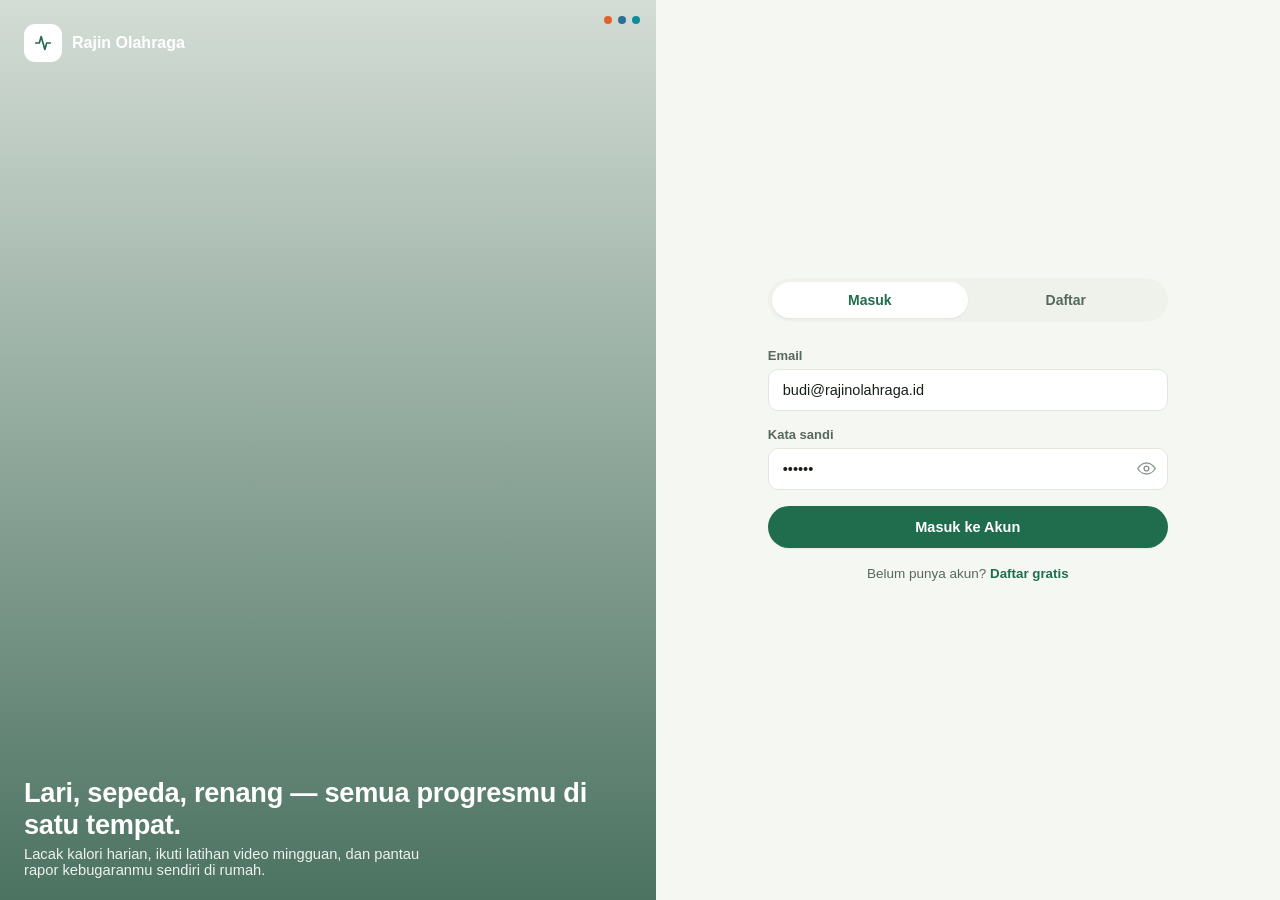
==== commit 13d9c194: "Add files via upload" ====
--- a/dashboard.html
+++ b/dashboard.html
@@ -6,7 +6,7 @@
 <title>Dashboard — Rajin Olahraga</title>
 <link rel="preconnect" href="https://fonts.googleapis.com">
 <link href="https://fonts.googleapis.com/css2?family=Space+Grotesk:wght@500;600;700&family=Inter:wght@400;500;600;700&family=JetBrains+Mono:wght@500;700&display=swap" rel="stylesheet">
-<link rel="stylesheet" href="css/style.css">
+<link rel="stylesheet" href="style.css">
 </head>
 <body data-page="dashboard" data-requires-auth="true">
 
@@ -208,6 +208,6 @@
 </div>
 
 
-<script src="js/main.js"></script>
+<script src="main.js"></script>
 </body>
 </html>
--- a/style.css
+++ b/style.css
@@ -0,0 +1,408 @@
+  :root{
+    --bg:#F5F7F2;
+    --surface:#FFFFFF;
+    --surface-2:#EEF2EA;
+    --ink:#152018;
+    --ink-soft:#57685C;
+    --ink-faint:#8B9A8F;
+    --line:#E1E7DC;
+    --primary:#1F6D4C;
+    --primary-dark:#134631;
+    --primary-tint:#E3F0E8;
+    --lari:#E2622C;
+    --lari-tint:#FCEAE1;
+    --sepeda:#2A6F97;
+    --sepeda-tint:#E4EEF4;
+    --renang:#0E8C97;
+    --renang-tint:#E0F1F2;
+    --warn:#C4432B;
+    --warn-tint:#FBEAE6;
+    --radius-lg:20px;
+    --radius-md:14px;
+    --radius-sm:10px;
+    --shadow-sm:0 1px 2px rgba(21,32,24,.06);
+    --shadow-md:0 8px 24px rgba(21,32,24,.09);
+    --shadow-lg:0 20px 48px rgba(21,32,24,.16);
+    --topbar-h:64px;
+    --bottomnav-h:66px;
+  }
+
+  *{box-sizing:border-box;}
+  html,body{margin:0;padding:0;}
+  body{
+    background:var(--bg);
+    color:var(--ink);
+    font-family:'Inter',sans-serif;
+    -webkit-font-smoothing:antialiased;
+    min-height:100vh;
+  }
+  h1,h2,h3,h4,.display{font-family:'Space Grotesk',sans-serif; letter-spacing:-.01em;}
+  .mono{font-family:'JetBrains Mono',monospace;}
+  button{font-family:inherit; cursor:pointer;}
+  a{color:inherit;}
+  img{display:block; max-width:100%;}
+
+  :focus-visible{outline:2.5px solid var(--primary); outline-offset:2px; border-radius:6px;}
+
+  @media (prefers-reduced-motion: reduce){
+    *{animation-duration:.001ms !important; transition-duration:.001ms !important;}
+  }
+
+  .hidden{display:none !important;}
+  .sr-only{position:absolute; width:1px;height:1px;overflow:hidden;clip:rect(0 0 0 0);white-space:nowrap;}
+
+  /* ---------- BUTTONS ---------- */
+  .btn{
+    display:inline-flex; align-items:center; justify-content:center; gap:8px;
+    border:none; border-radius:999px; padding:13px 22px; font-weight:600; font-size:14.5px;
+    transition:transform .15s ease, box-shadow .15s ease, background .15s ease;
+  }
+  .btn:active{transform:scale(.97);}
+  .btn-primary{background:var(--primary); color:#fff; box-shadow:var(--shadow-sm);}
+  .btn-primary:hover{background:var(--primary-dark); box-shadow:var(--shadow-md);}
+  .btn-ghost{background:transparent; color:var(--primary); border:1.5px solid var(--line);}
+  .btn-ghost:hover{border-color:var(--primary); background:var(--primary-tint);}
+  .btn-block{width:100%;}
+  .icon-btn{
+    width:40px; height:40px; border-radius:12px; border:none; background:transparent;
+    display:flex; align-items:center; justify-content:center; color:var(--ink);
+    transition:background .15s ease, transform .15s ease;
+  }
+  .icon-btn:hover{background:var(--surface-2);}
+  .icon-btn:active{transform:scale(.92);}
+
+  svg.i{width:22px; height:22px; stroke:currentColor; fill:none; stroke-width:1.8; stroke-linecap:round; stroke-linejoin:round;}
+
+  /* =====================================================================
+     AUTH SCREEN
+     ===================================================================== */
+  #auth-screen{
+    min-height:100vh; display:grid; grid-template-columns:1fr;
+  }
+  .auth-visual{
+    position:relative; min-height:260px;
+    background:linear-gradient(180deg, rgba(19,70,49,.15), rgba(19,70,49,.75)), url('https://images.unsplash.com/photo-1571019613454-1cb2f99b2d8b?w=1200&q=80') center/cover;
+  }
+  .auth-visual .brandmark{
+    position:absolute; top:24px; left:24px; display:flex; align-items:center; gap:10px; color:#fff;
+  }
+  .auth-visual .badge-mark{
+    width:38px;height:38px;border-radius:11px; background:#fff; display:flex;align-items:center;justify-content:center; color:var(--primary);
+  }
+  .auth-visual .tagline{
+    position:absolute; bottom:22px; left:24px; right:24px; color:#fff;
+  }
+  .auth-visual .tagline h1{font-size:1.7rem; margin:0 0 6px; line-height:1.15;}
+  .auth-visual .tagline p{margin:0; font-size:.92rem; opacity:.9; max-width:420px;}
+  .auth-visual .track-strip{position:absolute; top:16px; right:16px; display:flex; gap:6px;}
+  .track-strip span{width:8px;height:8px;border-radius:50%; background:rgba(255,255,255,.55);}
+  .track-strip span:nth-child(1){background:var(--lari);}
+  .track-strip span:nth-child(2){background:var(--sepeda);}
+  .track-strip span:nth-child(3){background:var(--renang);}
+
+  .auth-form-wrap{
+    padding:32px 22px 60px; display:flex; flex-direction:column; align-items:center;
+  }
+  .auth-card{width:100%; max-width:400px;}
+  .auth-tabs{display:flex; background:var(--surface-2); border-radius:999px; padding:4px; margin-bottom:26px;}
+  .auth-tabs button{
+    flex:1; border:none; background:transparent; padding:10px 0; border-radius:999px; font-weight:600; font-size:14px; color:var(--ink-soft);
+    transition:background .2s, color .2s;
+  }
+  .auth-tabs button.active{background:var(--surface); color:var(--primary); box-shadow:var(--shadow-sm);}
+
+  .field{margin-bottom:16px;}
+  .field label{display:block; font-size:13px; font-weight:600; color:var(--ink-soft); margin-bottom:6px;}
+  .field input, .field select{
+    width:100%; border:1.5px solid var(--line); background:var(--surface); border-radius:var(--radius-sm);
+    padding:12px 14px; font-size:14.5px; color:var(--ink); transition:border-color .15s;
+  }
+  .field input:focus, .field select:focus{border-color:var(--primary);}
+  .field-hint{font-size:12px; color:var(--ink-faint); margin-top:5px;}
+  .auth-foot{text-align:center; margin-top:18px; font-size:13.5px; color:var(--ink-soft);}
+  .auth-foot button{background:none; border:none; color:var(--primary); font-weight:700; padding:0;}
+
+  @media (min-width:760px){
+    #auth-screen{grid-template-columns:1.05fr 1fr;}
+    .auth-visual{min-height:100vh;}
+    .auth-form-wrap{justify-content:center; min-height:100vh;}
+  }
+
+  /* =====================================================================
+     APP SHELL
+     ===================================================================== */
+  #app-shell{min-height:100vh; padding-top:var(--topbar-h);}
+
+  /* ---- Top bar ---- */
+  .topbar{
+    position:fixed; top:0; left:0; right:0; height:var(--topbar-h); z-index:60;
+    background:var(--surface); border-bottom:1px solid var(--line);
+    display:flex; align-items:center; justify-content:space-between; padding:0 12px 0 8px;
+  }
+  .topbar-left{display:flex; align-items:center; gap:4px;}
+  .brand{display:flex; align-items:center; gap:9px; padding:6px 8px; font-weight:700; font-family:'Space Grotesk',sans-serif;}
+  .brand .badge-mark{width:32px;height:32px;border-radius:10px; background:var(--primary); color:#fff; display:flex;align-items:center;justify-content:center;}
+  .brand span{font-size:16.5px;}
+  .topbar-right{display:flex; align-items:center; gap:4px; position:relative;}
+  .avatar{
+    width:36px;height:36px;border-radius:50%; background:var(--primary-tint); color:var(--primary-dark);
+    display:flex; align-items:center; justify-content:center; font-weight:700; font-size:13.5px; margin-left:4px;
+    border:1.5px solid var(--surface); box-shadow:0 0 0 1.5px var(--line);
+  }
+
+  /* ---- Top apps menu (submenu / grid launcher) ---- */
+  .apps-menu-panel{
+    position:absolute; top:52px; right:0; width:290px; background:var(--surface); border:1px solid var(--line);
+    border-radius:var(--radius-md); box-shadow:var(--shadow-lg); padding:14px; opacity:0; transform:translateY(-6px) scale(.98);
+    pointer-events:none; transition:opacity .16s ease, transform .16s ease; transform-origin:top right; z-index:80;
+  }
+  .apps-menu-panel.open{opacity:1; transform:translateY(0) scale(1); pointer-events:auto;}
+  .apps-menu-panel h4{margin:0 0 10px; font-size:12.5px; text-transform:uppercase; letter-spacing:.06em; color:var(--ink-faint); font-family:'Inter',sans-serif; font-weight:700;}
+  .apps-grid{display:grid; grid-template-columns:repeat(3,1fr); gap:8px;}
+  .apps-grid button{
+    display:flex; flex-direction:column; align-items:center; gap:7px; background:transparent; border:none;
+    padding:12px 4px; border-radius:var(--radius-sm); color:var(--ink);
+    transition:background .15s;
+  }
+  .apps-grid button:hover{background:var(--surface-2);}
+  .apps-grid .app-ic{
+    width:38px;height:38px;border-radius:11px; display:flex; align-items:center;justify-content:center;
+  }
+  .apps-grid span{font-size:11.5px; text-align:center; font-weight:600; color:var(--ink-soft); line-height:1.2;}
+
+  /* ---- Drawer (burger menu) ---- */
+  .drawer-overlay{
+    position:fixed; inset:0; background:rgba(15,25,18,.42); z-index:70; opacity:0; pointer-events:none; transition:opacity .2s;
+  }
+  .drawer-overlay.open{opacity:1; pointer-events:auto;}
+  .drawer{
+    position:fixed; top:0; bottom:0; left:0; width:272px; background:var(--surface); z-index:75;
+    transform:translateX(-100%); transition:transform .22s cubic-bezier(.4,0,.2,1); display:flex; flex-direction:column;
+    box-shadow:var(--shadow-lg);
+  }
+  .drawer.open{transform:translateX(0);}
+  .drawer-head{padding:20px 18px 14px; border-bottom:1px solid var(--line); display:flex; align-items:center; justify-content:space-between;}
+  .drawer-user{display:flex; align-items:center; gap:11px;}
+  .drawer-user .avatar{margin:0;}
+  .drawer-user strong{display:block; font-size:14.5px;}
+  .drawer-user small{color:var(--ink-faint); font-size:12px;}
+  .drawer-nav{flex:1; overflow-y:auto; padding:12px;}
+  .drawer-nav .section-label{font-size:11px; text-transform:uppercase; letter-spacing:.07em; color:var(--ink-faint); font-weight:700; margin:16px 10px 8px;}
+  .drawer-nav .section-label:first-child{margin-top:4px;}
+  .nav-item{
+    width:100%; display:flex; align-items:center; gap:13px; padding:11px 12px; border:none; background:none;
+    border-radius:12px; color:var(--ink-soft); font-weight:600; font-size:14.5px; text-align:left; margin-bottom:2px;
+    transition:background .15s, color .15s;
+  }
+  .nav-item:hover{background:var(--surface-2); color:var(--ink);}
+  .nav-item.active{background:var(--primary-tint); color:var(--primary-dark);}
+  .nav-item svg{flex-shrink:0;}
+  .drawer-foot{padding:14px 18px 20px; border-top:1px solid var(--line);}
+  .logout-btn{color:var(--warn) !important;}
+  .logout-btn:hover{background:var(--warn-tint) !important;}
+
+  /* ---- Tabs bar ---- */
+  .tabbar{
+    display:flex; gap:6px; overflow-x:auto; padding:4px 4px 6px; margin:0 0 18px; border-bottom:1px solid var(--line);
+    scrollbar-width:none;
+  }
+  .tabbar::-webkit-scrollbar{display:none;}
+  .tabbar button{
+    flex-shrink:0; border:none; background:transparent; padding:10px 16px; font-weight:600; font-size:13.8px;
+    color:var(--ink-faint); border-radius:999px; position:relative; transition:color .15s, background .15s;
+  }
+  .tabbar button:hover{color:var(--ink);}
+  .tabbar button.active{color:var(--primary-dark); background:var(--primary-tint);}
+
+  /* ---- Page container ---- */
+  .page{padding:18px 16px 34px; max-width:1080px; margin:0 auto;}
+  .page-head{display:flex; align-items:flex-end; justify-content:space-between; gap:12px; margin-bottom:18px; flex-wrap:wrap;}
+  .page-head h2{font-size:1.5rem; margin:0 0 4px;}
+  .page-head p{margin:0; color:var(--ink-soft); font-size:13.8px;}
+  .refresh-btn{display:flex; align-items:center; gap:7px; background:var(--surface); border:1.5px solid var(--line); border-radius:999px; padding:9px 15px; font-weight:600; font-size:13.2px; color:var(--ink-soft);}
+  .refresh-btn:hover{border-color:var(--primary); color:var(--primary-dark);}
+  .refresh-btn svg{transition:transform .5s ease;}
+  .refresh-btn.spinning svg{transform:rotate(360deg);}
+
+  /* ---- Cards general ---- */
+  .grid{display:grid; gap:14px;}
+  .grid-2{grid-template-columns:repeat(2,1fr);}
+  .grid-3{grid-template-columns:repeat(3,1fr);}
+  @media (max-width:640px){.grid-3{grid-template-columns:repeat(2,1fr);} }
+  @media (max-width:460px){.grid-2, .grid-3{grid-template-columns:1fr;} }
+
+  .card{
+    background:var(--surface); border:1px solid var(--line); border-radius:var(--radius-lg); padding:18px;
+    transition:transform .18s ease, box-shadow .18s ease, border-color .18s ease;
+  }
+  .card.hoverable:hover{transform:translateY(-3px); box-shadow:var(--shadow-md); border-color:transparent;}
+
+  .stat-card .stat-top{display:flex; align-items:center; justify-content:space-between; margin-bottom:14px;}
+  .stat-card .ic-wrap{width:38px;height:38px;border-radius:11px; display:flex;align-items:center;justify-content:center;}
+  .stat-card .stat-value{font-family:'JetBrains Mono',monospace; font-size:1.7rem; font-weight:700; line-height:1;}
+  .stat-card .stat-label{color:var(--ink-soft); font-size:13px; margin-top:6px;}
+  .stat-card .stat-delta{font-size:12px; font-weight:700; margin-top:8px; display:inline-flex; align-items:center; gap:4px;}
+
+  /* ---- Weekly track strip (signature element) ---- */
+  .track-week{background:var(--surface); border:1px solid var(--line); border-radius:var(--radius-lg); padding:20px 18px; margin-bottom:16px;}
+  .track-week-head{display:flex; align-items:center; justify-content:space-between; margin-bottom:16px;}
+  .track-week-head h3{margin:0; font-size:1.05rem;}
+  .track-legend{display:flex; gap:12px; font-size:12px; color:var(--ink-soft);}
+  .track-legend span{display:inline-flex; align-items:center; gap:5px;}
+  .track-legend i{width:8px;height:8px;border-radius:50%; display:inline-block;}
+  .lane-row{display:flex; gap:8px;}
+  .lane{
+    flex:1; height:64px; border-radius:14px; background:var(--surface-2); position:relative; display:flex; flex-direction:column;
+    align-items:center; justify-content:flex-end; padding:8px 0; overflow:hidden; border:1px solid var(--line);
+  }
+  .lane .fill{position:absolute; bottom:0; left:0; right:0; border-radius:0 0 13px 13px; transition:height .5s ease;}
+  .lane .day-label{position:relative; z-index:2; font-size:11px; font-weight:700; color:var(--ink-soft);}
+  .lane.filled .day-label{color:#fff;}
+  .lane .check{position:relative; z-index:2; margin-bottom:4px;}
+
+  /* ---- Calorie ring ---- */
+  .kalori-hero{display:flex; align-items:center; gap:22px; flex-wrap:wrap;}
+  .ring-wrap{position:relative; width:150px; height:150px; flex-shrink:0;}
+  .ring-center{position:absolute; inset:0; display:flex; flex-direction:column; align-items:center; justify-content:center;}
+  .ring-center .num{font-family:'JetBrains Mono',monospace; font-size:1.55rem; font-weight:700;}
+  .ring-center .unit{font-size:11px; color:var(--ink-faint); font-weight:600;}
+  .kalori-meta{flex:1; min-width:200px;}
+  .kalori-meta .row{display:flex; justify-content:space-between; padding:9px 0; border-bottom:1px dashed var(--line); font-size:14px;}
+  .kalori-meta .row:last-child{border-bottom:none;}
+  .kalori-meta .row b{font-family:'JetBrains Mono',monospace;}
+
+  /* ---- Sport tag ---- */
+  .tag{display:inline-flex; align-items:center; gap:5px; font-size:11.5px; font-weight:700; padding:5px 10px; border-radius:999px;}
+  .tag.lari{background:var(--lari-tint); color:var(--lari);}
+  .tag.sepeda{background:var(--sepeda-tint); color:var(--sepeda);}
+  .tag.renang{background:var(--renang-tint); color:var(--renang);}
+
+  /* ---- Video / workout card ---- */
+  .video-card{overflow:hidden; padding:0;}
+  .video-thumb{position:relative; aspect-ratio:16/10; overflow:hidden;}
+  .video-thumb img{width:100%; height:100%; object-fit:cover; transition:transform .35s ease;}
+  .video-card:hover .video-thumb img{transform:scale(1.06);}
+  .video-thumb .play-badge{
+    position:absolute; inset:0; display:flex; align-items:center; justify-content:center; background:rgba(0,0,0,0);
+    transition:background .2s;
+  }
+  .video-card:hover .play-badge{background:rgba(10,20,14,.28);}
+  .play-badge .circle{
+    width:46px;height:46px;border-radius:50%; background:rgba(255,255,255,.92); display:flex; align-items:center; justify-content:center;
+    color:var(--primary-dark); transform:scale(.9); opacity:0; transition:transform .2s, opacity .2s;
+  }
+  .video-card:hover .play-badge .circle{transform:scale(1); opacity:1;}
+  .video-thumb .duration{position:absolute; bottom:8px; right:8px; background:rgba(10,20,14,.75); color:#fff; font-size:11px; font-weight:700; padding:3px 8px; border-radius:6px; font-family:'JetBrains Mono',monospace;}
+  .video-body{padding:14px 16px 16px;}
+  .video-body h4{margin:0 0 6px; font-size:15px;}
+  .video-body .video-meta{display:flex; align-items:center; gap:8px; font-size:12.5px; color:var(--ink-soft);}
+
+  /* ---- Journal / progress list ---- */
+  .journal-item{display:flex; align-items:center; gap:14px; padding:14px; background:var(--surface); border:1px solid var(--line); border-radius:var(--radius-md); margin-bottom:10px;}
+  .journal-item .j-ic{width:42px;height:42px;border-radius:12px; display:flex;align-items:center;justify-content:center; flex-shrink:0;}
+  .journal-item .j-body{flex:1; min-width:0;}
+  .journal-item .j-body h4{margin:0 0 3px; font-size:14.5px;}
+  .journal-item .j-body p{margin:0; font-size:12.8px; color:var(--ink-soft);}
+  .journal-item .j-num{font-family:'JetBrains Mono',monospace; font-weight:700; font-size:14px; margin-right:6px; white-space:nowrap;}
+  .j-actions{display:flex; gap:2px;}
+
+  .add-journal-form{display:grid; grid-template-columns:1fr 1fr 1fr auto; gap:10px; align-items:end; background:var(--surface-2); border-radius:var(--radius-md); padding:14px; margin-bottom:18px;}
+  @media (max-width:700px){.add-journal-form{grid-template-columns:1fr 1fr; } .add-journal-form .btn{grid-column:1/-1;}}
+  .add-journal-form .field{margin:0;}
+
+  /* ---- Undo bar (inline, not floating toast) ---- */
+  .undo-bar{
+    display:flex; align-items:center; justify-content:space-between; gap:14px; background:var(--ink); color:#fff;
+    padding:12px 16px; border-radius:var(--radius-md); margin-bottom:14px; max-height:0; opacity:0; overflow:hidden;
+    transition:max-height .25s ease, opacity .2s ease, padding .25s ease;
+  }
+  .undo-bar.show{max-height:70px; opacity:1;}
+  .undo-bar span{font-size:13.5px;}
+  .undo-bar button{background:none; border:1.5px solid rgba(255,255,255,.4); color:#fff; padding:6px 14px; border-radius:999px; font-weight:700; font-size:12.5px;}
+  .undo-bar button:hover{background:rgba(255,255,255,.12);}
+
+  /* ---- Modal (delete confirm) ---- */
+  .modal-overlay{position:fixed; inset:0; background:rgba(15,25,18,.45); z-index:120; display:flex; align-items:center; justify-content:center; padding:20px; opacity:0; pointer-events:none; transition:opacity .18s;}
+  .modal-overlay.open{opacity:1; pointer-events:auto;}
+  .modal-box{background:var(--surface); border-radius:var(--radius-lg); padding:26px 24px; width:100%; max-width:360px; transform:scale(.94); transition:transform .18s; box-shadow:var(--shadow-lg);}
+  .modal-overlay.open .modal-box{transform:scale(1);}
+  .modal-box .m-ic{width:46px;height:46px; border-radius:13px; background:var(--warn-tint); color:var(--warn); display:flex; align-items:center; justify-content:center; margin-bottom:14px;}
+  .modal-box h3{margin:0 0 8px; font-size:1.05rem;}
+  .modal-box p{margin:0 0 20px; font-size:13.8px; color:var(--ink-soft); line-height:1.5;}
+  .modal-actions{display:flex; gap:10px;}
+  .modal-actions .btn{flex:1; padding:11px 0;}
+  .btn-danger{background:var(--warn); color:#fff;}
+  .btn-danger:hover{background:#a3341f;}
+
+  /* ---- Rapor (report card) ---- */
+  .rapor-summary{display:flex; align-items:center; gap:20px; flex-wrap:wrap; margin-bottom:20px;}
+  .rapor-grade{
+    width:96px; height:96px; border-radius:22px; background:var(--primary); color:#fff; display:flex; flex-direction:column;
+    align-items:center; justify-content:center; flex-shrink:0;
+  }
+  .rapor-grade .g{font-family:'Space Grotesk',sans-serif; font-size:2.1rem; font-weight:700; line-height:1;}
+  .rapor-grade .l{font-size:10.5px; font-weight:700; letter-spacing:.05em; opacity:.85; margin-top:2px;}
+  .rapor-note{background:var(--primary-tint); border-radius:var(--radius-md); padding:14px 16px; font-size:13.5px; color:var(--primary-dark); line-height:1.55; flex:1; min-width:220px;}
+  .rapor-note b{display:block; font-size:11.5px; text-transform:uppercase; letter-spacing:.05em; margin-bottom:5px; opacity:.8;}
+
+  .subject-card{margin-bottom:12px;}
+  .subject-top{display:flex; align-items:center; justify-content:space-between; margin-bottom:12px;}
+  .subject-top .left{display:flex; align-items:center; gap:12px;}
+  .subject-top .s-ic{width:40px;height:40px;border-radius:11px; display:flex;align-items:center;justify-content:center;}
+  .subject-top h4{margin:0; font-size:15px;}
+  .subject-top small{color:var(--ink-soft); font-size:12px;}
+  .subject-score{font-family:'JetBrains Mono',monospace; font-weight:700; font-size:1.3rem;}
+  .progress-track{height:8px; background:var(--surface-2); border-radius:999px; overflow:hidden;}
+  .progress-track .fill{height:100%; border-radius:999px; transition:width .6s ease;}
+
+  /* ---- Bottom nav (mobile) ---- */
+  .bottom-nav{
+    position:fixed; bottom:0; left:0; right:0; height:var(--bottomnav-h); background:var(--surface); border-top:1px solid var(--line);
+    display:flex; z-index:55; padding-bottom:env(safe-area-inset-bottom);
+  }
+  .bottom-nav button{
+    flex:1; border:none; background:none; display:flex; flex-direction:column; align-items:center; justify-content:center; gap:3px;
+    color:var(--ink-faint); font-size:10.8px; font-weight:600; transition:color .15s;
+  }
+  .bottom-nav button.active{color:var(--primary-dark);}
+  .bottom-nav button svg{width:22px;height:22px;}
+
+  /* ---- Desktop layout ---- */
+  .layout-body{display:flex;}
+  .main-col{flex:1; min-width:0;}
+  @media (min-width:960px){
+    .burger-btn{display:none;}
+    .drawer-overlay{display:none;}
+    .drawer{transform:translateX(0); position:sticky; top:var(--topbar-h); height:calc(100vh - var(--topbar-h)); box-shadow:none; border-right:1px solid var(--line);}
+    #app-shell{padding-top:var(--topbar-h);}
+    .bottom-nav{display:none;}
+    #app-shell{padding-bottom:0;}
+    .page{padding:28px 32px 50px;}
+  }
+  @media (max-width:959px){
+    #app-shell{padding-bottom:var(--bottomnav-h);}
+  }
+
+  footer.credit{text-align:center; padding:20px; font-size:11.5px; color:var(--ink-faint);}
+  /* ---- Password field: toggle lihat sandi ---- */
+  .field-pass-wrap{position:relative;}
+  .field-pass-wrap input{padding-right:44px;}
+  .toggle-pass{
+    position:absolute; right:4px; top:50%; transform:translateY(-50%);
+    width:34px; height:34px; border:none; background:transparent; border-radius:9px;
+    display:flex; align-items:center; justify-content:center; color:var(--ink-faint);
+    transition:background .15s, color .15s;
+  }
+  .toggle-pass:hover{background:var(--surface-2); color:var(--ink-soft);}
+  .toggle-pass svg{width:19px; height:19px;}
+  .toggle-pass .eye-off{display:none;}
+  .toggle-pass.showing .eye-on{display:none;}
+  .toggle-pass.showing .eye-off{display:block;}
+
+  /* ---- Field error (sandi salah, dsb) ---- */
+  .field-error{
+    display:none; align-items:center; gap:6px; color:var(--warn); font-size:12.5px; font-weight:600;
+    margin-top:7px;
+  }
+  .field-error.show{display:flex;}
+  .field.has-error input{border-color:var(--warn);}
